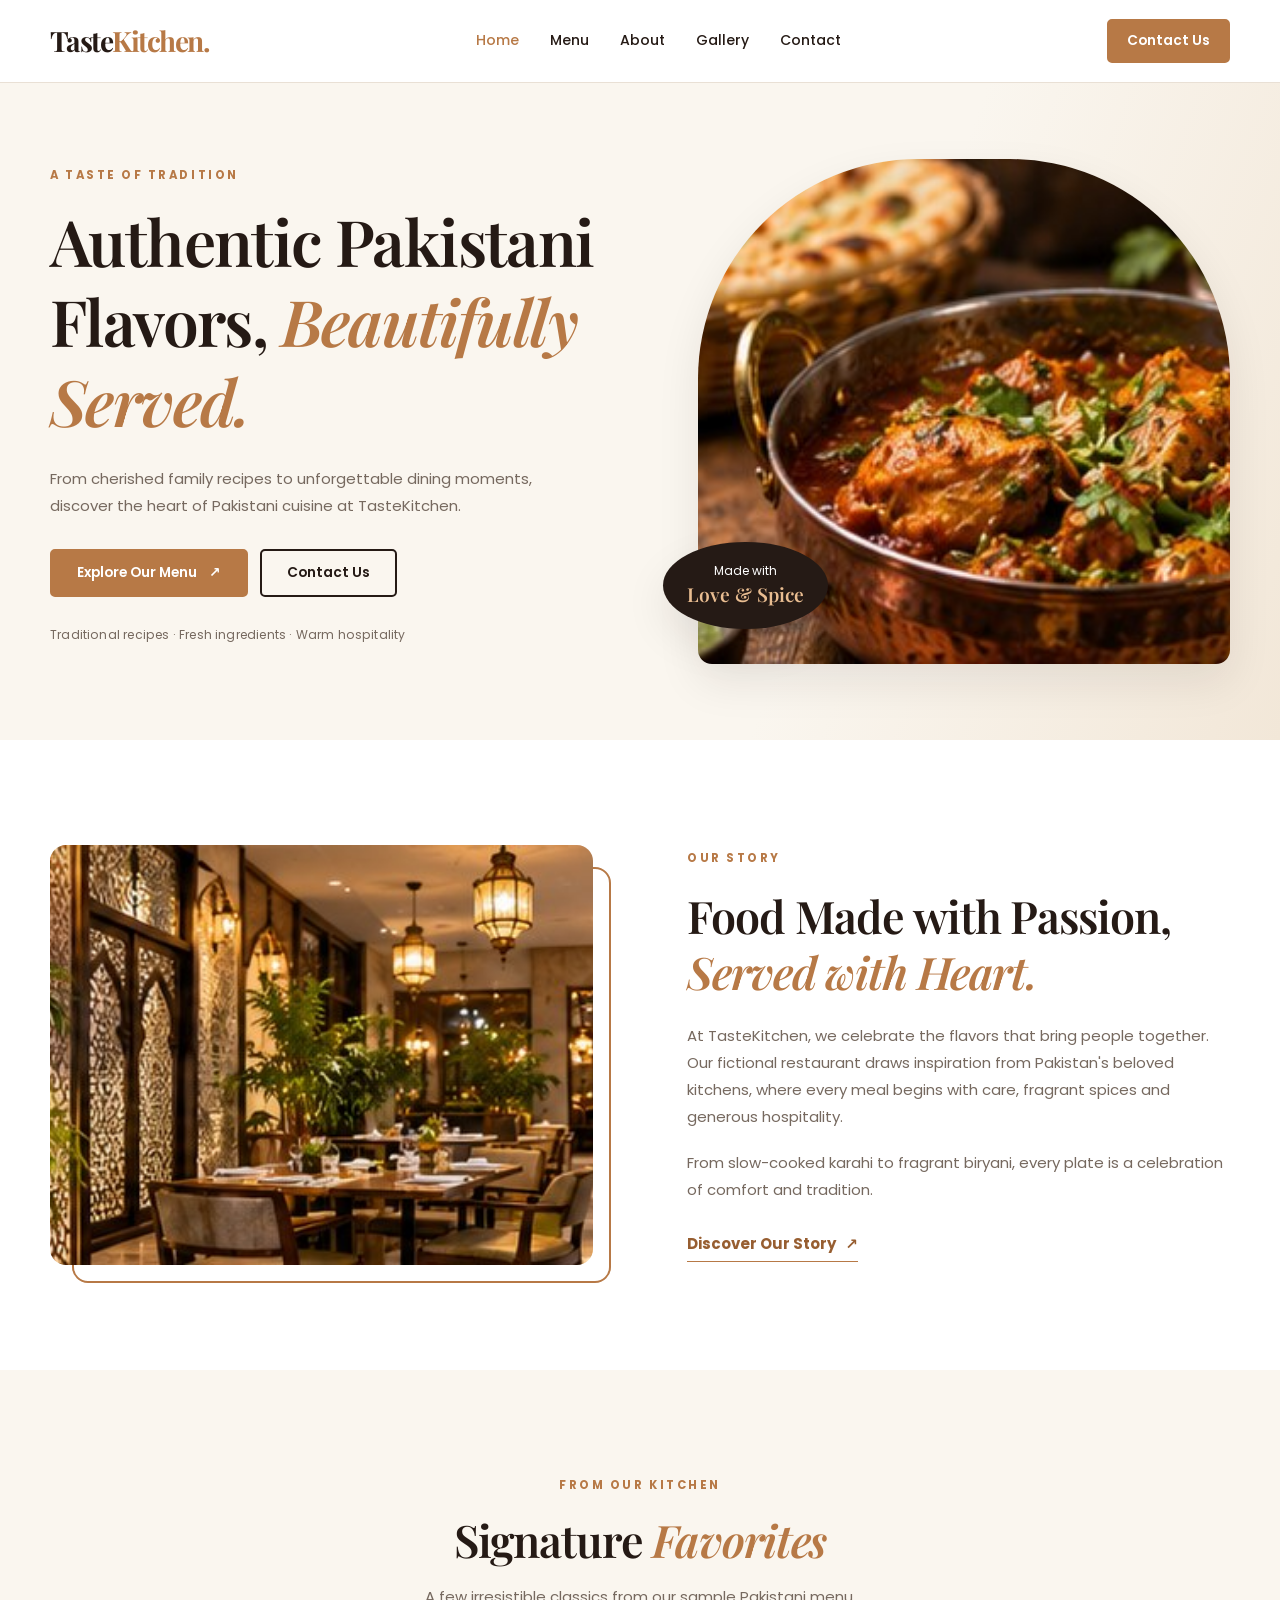
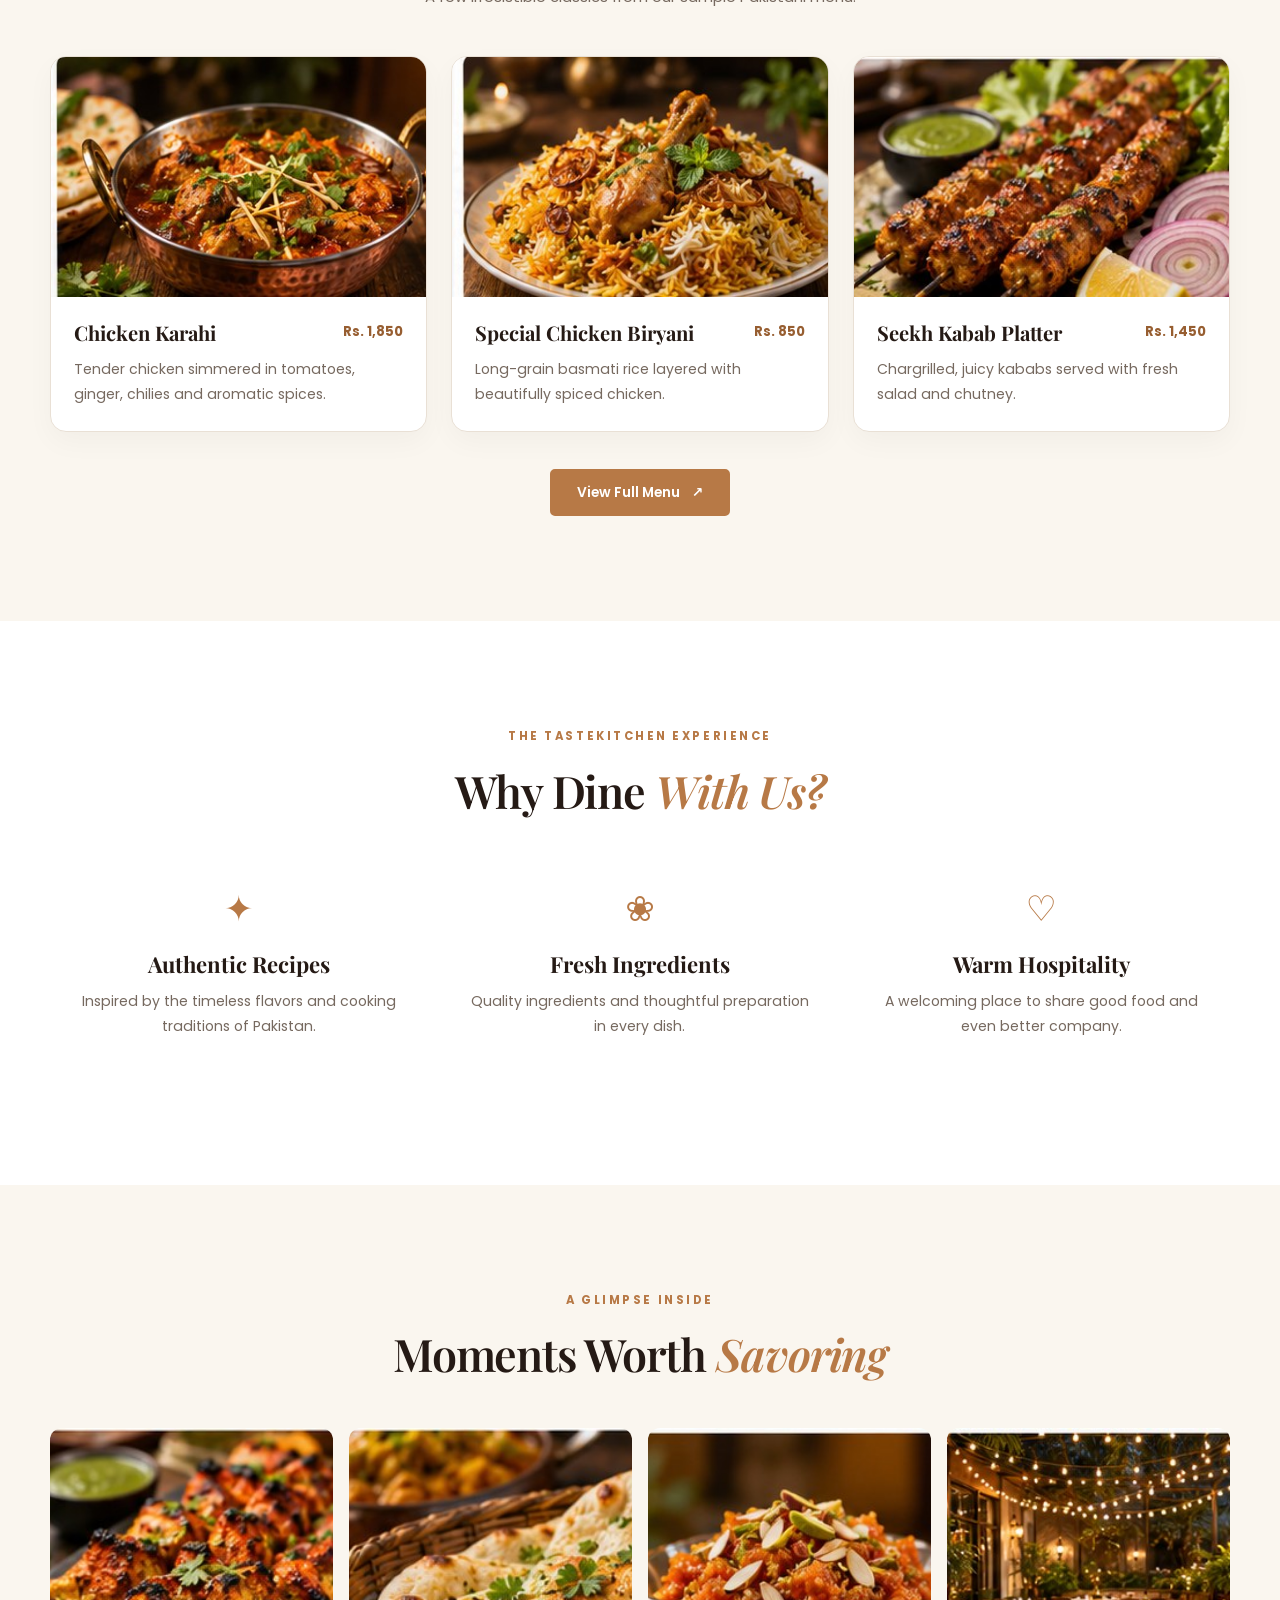
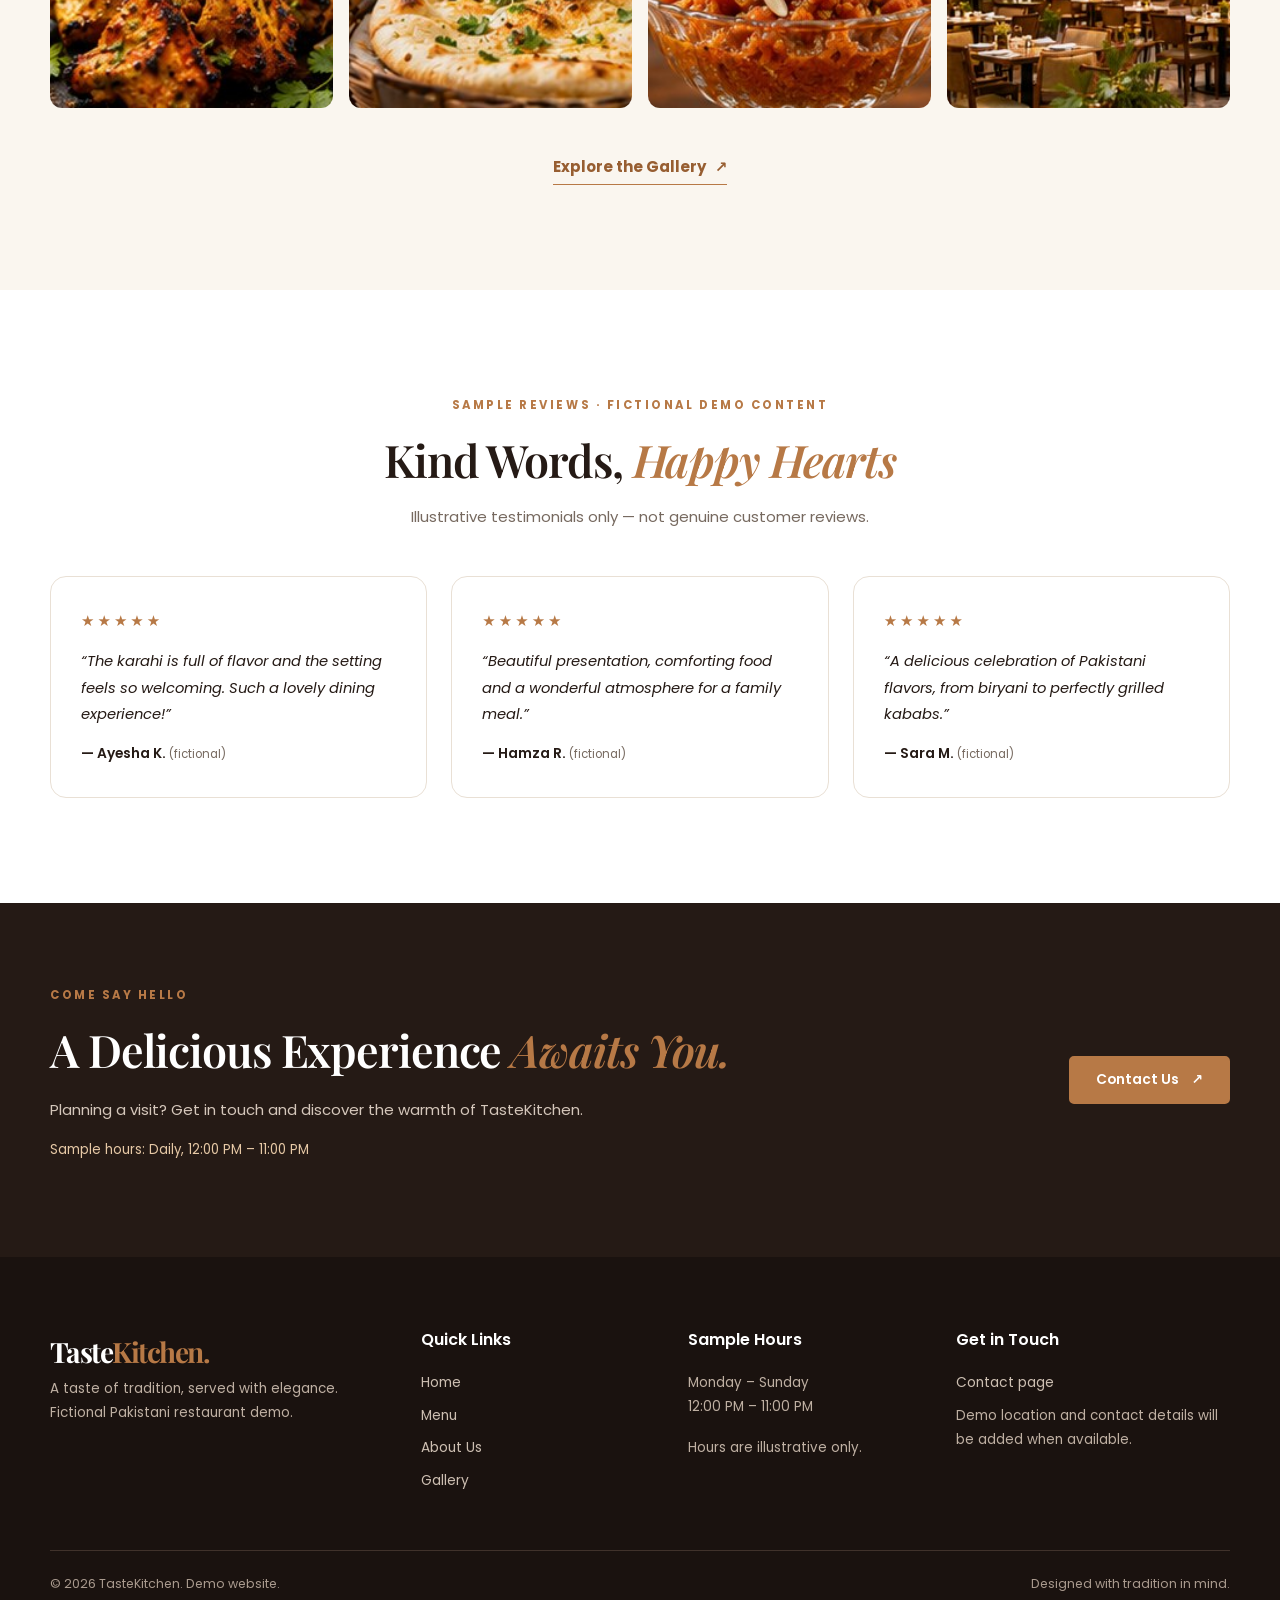
==== index.html @ d94cf4e3 "feat: initial TasteKitchen website with images" ====
<!DOCTYPE html>
<html lang="en">
<head>
  <meta charset="UTF-8">
  <meta name="viewport" content="width=device-width, initial-scale=1">
  <meta name="description" content="TasteKitchen — a modern demo Pakistani restaurant serving traditional flavors with warm hospitality.">
  <meta property="og:title" content="TasteKitchen | Authentic Pakistani Flavors">
  <meta property="og:description" content="A taste of tradition, served with elegance. A demo restaurant website.">
  <meta property="og:type" content="website">
  <title>TasteKitchen | Authentic Pakistani Flavors</title>
  <link rel="preconnect" href="https://fonts.googleapis.com">
  <link rel="preconnect" href="https://fonts.gstatic.com" crossorigin>
  <link href="https://fonts.googleapis.com/css2?family=Playfair+Display:wght@500;600;700&family=Poppins:wght@400;500;600;700&display=swap" rel="stylesheet">
  <link rel="stylesheet" href="css/style.css">
</head>
<body>
  <a class="skip-link" href="#main">Skip to content</a>
  <header class="site-header">
    <div class="container nav-wrap">
      <a class="brand" href="index.html" aria-label="TasteKitchen home">Taste<span>Kitchen.</span></a>
      <nav class="desktop-nav" aria-label="Main navigation">
        <a class="active" href="index.html">Home</a>
        <a href="menu.html">Menu</a>
        <a href="about.html">About</a>
        <a href="gallery.html">Gallery</a>
        <a href="contact.html">Contact</a>
      </nav>
      <a class="btn btn-small nav-cta" href="contact.html">Contact Us</a>
      <details class="mobile-menu"><summary aria-label="Toggle navigation">Menu <span aria-hidden="true">☰</span></summary>
        <nav aria-label="Mobile navigation"><a href="index.html">Home</a><a href="menu.html">Menu</a><a href="about.html">About</a><a href="gallery.html">Gallery</a><a href="contact.html">Contact</a></nav>
      </details>
    </div>
  </header>

  <main id="main">
    <section class="hero" aria-labelledby="hero-title">
      <div class="container hero-grid">
        <div class="hero-copy">
          <p class="eyebrow">A TASTE OF TRADITION</p>
          <h1 id="hero-title">Authentic Pakistani Flavors, <em>Beautifully Served.</em></h1>
          <p>From cherished family recipes to unforgettable dining moments, discover the heart of Pakistani cuisine at TasteKitchen.</p>
          <div class="button-row"><a class="btn" href="menu.html">Explore Our Menu <span aria-hidden="true">↗</span></a><a class="btn btn-outline" href="contact.html">Contact Us</a></div>
          <p class="hero-note">Traditional recipes · Fresh ingredients · Warm hospitality</p>
        </div>
        <div class="hero-visual"><img src="assets/images/hero-karahi.jpg" width="402" height="254" alt="Rich Pakistani chicken karahi served in a copper handi alongside naan"><span class="hero-stamp">Made with<br><strong>Love & Spice</strong></span></div>
      </div>
    </section>

    <section class="section" id="about" aria-labelledby="about-title"><div class="container split-grid">
      <div class="photo-frame"><img src="assets/images/about-restaurant.jpg" width="405" height="254" loading="lazy" alt="Warmly lit TasteKitchen-inspired restaurant dining room"></div>
      <div><p class="eyebrow">OUR STORY</p><h2 id="about-title">Food Made with Passion, <em>Served with Heart.</em></h2><p>At TasteKitchen, we celebrate the flavors that bring people together. Our fictional restaurant draws inspiration from Pakistan's beloved kitchens, where every meal begins with care, fragrant spices and generous hospitality.</p><p>From slow-cooked karahi to fragrant biryani, every plate is a celebration of comfort and tradition.</p><a class="text-link" href="about.html">Discover Our Story <span aria-hidden="true">↗</span></a></div>
    </div></section>

    <section class="section section-cream" id="signature" aria-labelledby="signature-title"><div class="container">
      <div class="section-header"><p class="eyebrow">FROM OUR KITCHEN</p><h2 id="signature-title">Signature <em>Favorites</em></h2><p>A few irresistible classics from our sample Pakistani menu.</p></div>
      <div class="cards">
        <article class="dish-card"><img src="assets/images/chicken-karahi.jpg" width="406" height="254" loading="lazy" alt="Chicken karahi garnished with ginger and fresh coriander"><div class="dish-content"><div class="dish-top"><h3>Chicken Karahi</h3><strong>Rs. 1,850</strong></div><p>Tender chicken simmered in tomatoes, ginger, chilies and aromatic spices.</p></div></article>
        <article class="dish-card"><img src="assets/images/chicken-biryani.jpg" width="400" height="254" loading="lazy" alt="Generous plate of fragrant Pakistani chicken biryani"><div class="dish-content"><div class="dish-top"><h3>Special Chicken Biryani</h3><strong>Rs. 850</strong></div><p>Long-grain basmati rice layered with beautifully spiced chicken.</p></div></article>
        <article class="dish-card"><img src="assets/images/seekh-kabab.jpg" width="402" height="226" loading="lazy" alt="Grilled seekh kababs with lemon, sliced onion and green chutney"><div class="dish-content"><div class="dish-top"><h3>Seekh Kabab Platter</h3><strong>Rs. 1,450</strong></div><p>Chargrilled, juicy kababs served with fresh salad and chutney.</p></div></article>
      </div><div class="center-cta"><a class="btn" href="menu.html">View Full Menu <span aria-hidden="true">↗</span></a></div>
    </div></section>

    <section class="section" id="why-us" aria-labelledby="why-title"><div class="container"><div class="section-header"><p class="eyebrow">THE TASTEKITCHEN EXPERIENCE</p><h2 id="why-title">Why Dine <em>With Us?</em></h2></div><div class="features">
      <article><div class="feature-icon" aria-hidden="true">✦</div><h3>Authentic Recipes</h3><p>Inspired by the timeless flavors and cooking traditions of Pakistan.</p></article>
      <article><div class="feature-icon" aria-hidden="true">❀</div><h3>Fresh Ingredients</h3><p>Quality ingredients and thoughtful preparation in every dish.</p></article>
      <article><div class="feature-icon" aria-hidden="true">♡</div><h3>Warm Hospitality</h3><p>A welcoming place to share good food and even better company.</p></article>
    </div></div></section>

    <section class="section section-cream" id="gallery" aria-labelledby="gallery-title"><div class="container"><div class="section-header"><p class="eyebrow">A GLIMPSE INSIDE</p><h2 id="gallery-title">Moments Worth <em>Savoring</em></h2></div><div class="gallery-grid">
      <img src="assets/images/gallery-1.jpg" width="406" height="226" loading="lazy" alt="Grilled chicken tikka on a platter with fresh herbs">
      <img src="assets/images/gallery-2.jpg" width="400" height="226" loading="lazy" alt="Fresh naan bread sprinkled with herbs">
      <img src="assets/images/gallery-3.jpg" width="402" height="245" loading="lazy" alt="Traditional Pakistani dessert garnished with nuts">
      <img src="assets/images/gallery-4.jpg" width="405" height="245" loading="lazy" alt="Cozy outdoor restaurant terrace illuminated by string lights">
    </div><div class="center-cta"><a class="text-link" href="gallery.html">Explore the Gallery <span aria-hidden="true">↗</span></a></div></div></section>

    <section class="section" id="reviews" aria-labelledby="reviews-title"><div class="container"><div class="section-header"><p class="eyebrow">SAMPLE REVIEWS · FICTIONAL DEMO CONTENT</p><h2 id="reviews-title">Kind Words, <em>Happy Hearts</em></h2><p>Illustrative testimonials only — not genuine customer reviews.</p></div><div class="reviews">
      <blockquote><div class="stars" aria-label="Five illustrative stars">★★★★★</div><p>“The karahi is full of flavor and the setting feels so welcoming. Such a lovely dining experience!”</p><footer>— Ayesha K. <small>(fictional)</small></footer></blockquote>
      <blockquote><div class="stars" aria-label="Five illustrative stars">★★★★★</div><p>“Beautiful presentation, comforting food and a wonderful atmosphere for a family meal.”</p><footer>— Hamza R. <small>(fictional)</small></footer></blockquote>
      <blockquote><div class="stars" aria-label="Five illustrative stars">★★★★★</div><p>“A delicious celebration of Pakistani flavors, from biryani to perfectly grilled kababs.”</p><footer>— Sara M. <small>(fictional)</small></footer></blockquote>
    </div></div></section>

    <section class="visit" id="visit" aria-labelledby="visit-title"><div class="container visit-inner"><div><p class="eyebrow">COME SAY HELLO</p><h2 id="visit-title">A Delicious Experience <em>Awaits You.</em></h2><p>Planning a visit? Get in touch and discover the warmth of TasteKitchen.</p><p class="hours-summary">Sample hours: Daily, 12:00 PM – 11:00 PM</p></div><a class="btn" href="contact.html">Contact Us <span aria-hidden="true">↗</span></a></div></section>
  </main>

  <footer class="site-footer"><div class="container"><div class="footer-grid"><div><a class="brand" href="index.html">Taste<span>Kitchen.</span></a><p>A taste of tradition, served with elegance. Fictional Pakistani restaurant demo.</p></div><div><h3>Quick Links</h3><a href="index.html">Home</a><a href="menu.html">Menu</a><a href="about.html">About Us</a><a href="gallery.html">Gallery</a></div><div><h3>Sample Hours</h3><p>Monday – Sunday<br>12:00 PM – 11:00 PM</p><small>Hours are illustrative only.</small></div><div><h3>Get in Touch</h3><a href="contact.html">Contact page</a><p>Demo location and contact details will be added when available.</p></div></div><div class="footer-bottom"><span>© 2026 TasteKitchen. Demo website.</span><span>Designed with tradition in mind.</span></div></div></footer>
</body>
</html>
---- css/style.css ----
/* TasteKitchen — responsive, HTML/CSS-only demo */
:root{--ink:#251a15;--copper:#b77946;--copper-dark:#975e31;--cream:#faf6ef;--muted:#76695f;--white:#fff;--line:#e9e0d5;--shadow:0 18px 44px rgba(37,26,21,.085);--radius:16px;--max:1180px}
*,*::before,*::after{box-sizing:border-box}html{scroll-behavior:smooth}body{margin:0;color:var(--ink);background:var(--white);font:400 15px/1.8 Poppins,system-ui,sans-serif;-webkit-font-smoothing:antialiased}img{display:block;max-width:100%;object-fit:cover}a{color:inherit;text-decoration:none}button,input,textarea{font:inherit}h1,h2,h3,p{margin-top:0}h1,h2,h3{line-height:1.25}h1,h2{font-family:'Playfair Display',Georgia,serif;font-weight:600;letter-spacing:-.025em}h1{font-size:clamp(2.8rem,5vw,5.15rem)}h2{font-size:clamp(2.15rem,3.5vw,3.5rem)}h3{font-size:1.15rem}h1 em,h2 em{font-style:italic;color:var(--copper)}p{color:var(--muted)}.container{width:min(var(--max),calc(100% - 48px));margin-inline:auto}.section{padding:105px 0}.section-cream{background:var(--cream)}.eyebrow{font-size:.72rem;font-weight:700;letter-spacing:.22em;text-transform:uppercase;color:var(--copper);margin-bottom:16px}.section-header{text-align:center;max-width:700px;margin:0 auto 46px}.section-header h2{margin-bottom:15px}.section-header p:last-child{margin-bottom:0}.skip-link{position:absolute;left:16px;top:-70px;z-index:100;padding:10px 16px;background:var(--copper);color:#fff}.skip-link:focus{top:10px}:focus-visible{outline:3px solid var(--copper);outline-offset:4px}
.site-header{position:sticky;top:0;z-index:30;background:rgba(255,255,255,.97);border-bottom:1px solid var(--line);backdrop-filter:blur(12px)}.nav-wrap{display:flex;align-items:center;justify-content:space-between;min-height:82px;gap:22px}.brand{font-family:'Playfair Display',Georgia,serif;font-weight:700;font-size:1.75rem;letter-spacing:-.055em;white-space:nowrap}.brand span{color:var(--copper)}.desktop-nav{display:flex;gap:31px;align-items:center}.desktop-nav a{font-size:.88rem;font-weight:500;transition:color .2s}.desktop-nav a:hover,.desktop-nav a.active{color:var(--copper)}.btn{display:inline-flex;align-items:center;justify-content:center;gap:12px;background:var(--copper);color:#fff;border:2px solid var(--copper);padding:13px 25px;border-radius:5px;font-size:.86rem;font-weight:600;line-height:1.3;transition:background .2s,transform .2s,border-color .2s}.btn:hover{background:var(--copper-dark);border-color:var(--copper-dark);transform:translateY(-2px)}.btn-outline{color:var(--ink);border-color:var(--ink);background:transparent}.btn-outline:hover{color:#fff;background:var(--ink);border-color:var(--ink)}.btn-small{padding:11px 18px}.mobile-menu{display:none}.mobile-menu summary{cursor:pointer;list-style:none;font-weight:600}.mobile-menu summary::-webkit-details-marker{display:none}.mobile-menu nav{position:absolute;right:24px;top:100%;background:#fff;box-shadow:var(--shadow);border:1px solid var(--line);border-radius:10px;padding:14px;min-width:210px;display:grid;gap:4px}.mobile-menu nav a{padding:8px 12px;border-radius:5px}.mobile-menu nav a:hover{background:var(--cream)}
.hero{background:linear-gradient(110deg,#faf6ef 0%,#faf6ef 65%,#f2e7d8 100%);overflow:hidden}.hero-grid{display:grid;grid-template-columns:1.04fr .96fr;gap:6%;align-items:center;padding-top:76px;padding-bottom:76px;min-height:640px}.hero-copy h1{margin-bottom:24px}.hero-copy>p:not(.eyebrow){max-width:540px}.button-row{display:flex;flex-wrap:wrap;gap:12px;margin-top:30px}.hero-note{margin-top:27px;font-size:.76rem;letter-spacing:.015em}.hero-visual{position:relative}.hero-visual img{width:100%;height:505px;object-fit:cover;border-radius:220px 220px 14px 14px;box-shadow:var(--shadow)}.hero-stamp{position:absolute;bottom:35px;left:-35px;background:var(--ink);color:#fff;text-align:center;padding:20px 24px;border-radius:50%;font-size:.75rem;line-height:1.5;box-shadow:var(--shadow)}.hero-stamp strong{font-family:'Playfair Display',Georgia,serif;font-size:1.2rem;font-weight:600;color:#e9bd91}.split-grid{display:grid;grid-template-columns:1fr 1fr;gap:8%;align-items:center}.split-grid h2{margin-bottom:22px}.split-grid p{margin-bottom:19px}.photo-frame{position:relative}.photo-frame:before{content:'';position:absolute;inset:22px -18px -18px 22px;border:2px solid var(--copper);border-radius:var(--radius);z-index:-1}.photo-frame img{width:100%;height:420px;border-radius:var(--radius)}.text-link{display:inline-flex;gap:9px;color:var(--copper-dark);font-weight:700;border-bottom:1px solid var(--copper);padding-bottom:4px;margin-top:8px}.text-link:hover{color:var(--ink)}
.cards,.features,.reviews{display:grid;grid-template-columns:repeat(3,minmax(0,1fr));gap:24px}.dish-card{background:#fff;border:1px solid var(--line);border-radius:var(--radius);overflow:hidden;box-shadow:0 10px 28px rgba(37,26,21,.035);transition:transform .25s,box-shadow .25s}.dish-card:hover{transform:translateY(-5px);box-shadow:var(--shadow)}.dish-card img{width:100%;height:240px}.dish-content{padding:23px}.dish-top{display:flex;align-items:flex-start;justify-content:space-between;gap:12px}.dish-top h3{font-family:'Playfair Display',Georgia,serif;font-size:1.26rem;margin-bottom:12px}.dish-top strong{font-size:.82rem;color:var(--copper-dark);white-space:nowrap}.dish-content p{font-size:.88rem;margin-bottom:0}.center-cta{text-align:center;margin-top:37px}.features article{text-align:center;padding:26px 18px}.feature-icon{font-size:2.2rem;color:var(--copper);line-height:1;margin-bottom:25px}.features h3{font-family:'Playfair Display',Georgia,serif;font-size:1.38rem;margin-bottom:10px}.features p{font-size:.88rem}.gallery-grid{display:grid;grid-template-columns:repeat(4,minmax(0,1fr));gap:16px}.gallery-grid img{width:100%;height:280px;border-radius:12px;transition:transform .25s}.gallery-grid img:hover{transform:translateY(-4px)}.reviews blockquote{margin:0;padding:30px;border:1px solid var(--line);background:#fff;border-radius:var(--radius)}.reviews .stars{color:var(--copper);letter-spacing:3px;margin-bottom:14px}.reviews blockquote p{font-style:italic;color:var(--ink);font-size:.92rem}.reviews footer{font-weight:600;font-size:.86rem}.reviews footer small{color:var(--muted);font-weight:400}.visit{background:var(--ink);padding:82px 0}.visit-inner{display:flex;align-items:center;justify-content:space-between;gap:30px}.visit h2{color:#fff;max-width:750px;margin-bottom:18px}.visit p:not(.eyebrow){color:#d5c7bb}.visit .hours-summary{font-size:.83rem;color:#e7c9a6!important}.site-footer{background:#1a120f;color:#e9dfd4;padding:70px 0 24px}.site-footer .brand{color:#fff}.footer-grid{display:grid;grid-template-columns:1.45fr 1fr 1fr 1.2fr;gap:40px}.footer-grid h3{font:600 1rem Poppins,system-ui,sans-serif;color:#fff;margin-bottom:19px}.footer-grid p,.footer-grid small{color:#bfb0a3;font-size:.84rem}.footer-grid a:not(.brand){display:block;font-size:.86rem;color:#cdbfb2;margin:8px 0}.footer-grid a:hover{color:#e9bd91}.footer-bottom{border-top:1px solid #40322b;margin-top:48px;padding-top:22px;display:flex;justify-content:space-between;gap:18px;color:#a99a8e;font-size:.78rem}
.page-hero{background:var(--cream);padding:90px 0;text-align:center}.page-hero h1{font-size:clamp(2.7rem,4.7vw,4.6rem);margin-bottom:16px}.page-hero p:last-child{max-width:650px;margin:0 auto}.menu-nav{display:flex;flex-wrap:wrap;justify-content:center;gap:12px;margin-bottom:42px}.menu-nav a{padding:8px 15px;border:1px solid var(--line);border-radius:40px;font-size:.82rem}.menu-nav a:hover{background:var(--ink);color:#fff}.menu-category{margin:55px 0}.menu-category h2{font-size:2.15rem;margin-bottom:25px}.menu-list{display:grid;grid-template-columns:repeat(2,minmax(0,1fr));gap:18px 50px}.menu-item{display:flex;justify-content:space-between;gap:20px;padding-bottom:19px;border-bottom:1px solid var(--line)}.menu-item h3{font-family:'Playfair Display',Georgia,serif;margin:0 0 6px}.menu-item p{font-size:.83rem;margin:0}.menu-item strong{white-space:nowrap;color:var(--copper-dark)}.gallery-page-grid{display:grid;grid-template-columns:repeat(3,minmax(0,1fr));gap:20px}.gallery-page-grid figure{margin:0}.gallery-page-grid img{width:100%;height:275px;border-radius:12px}.gallery-page-grid figcaption{color:var(--muted);font-size:.82rem;margin-top:10px}.story-points{display:grid;grid-template-columns:repeat(3,minmax(0,1fr));gap:25px}.story-points article{background:var(--cream);padding:30px;border-radius:var(--radius)}.story-points h3{font-family:'Playfair Display',Georgia,serif;font-size:1.4rem}.story-points p{margin:0}.contact-grid{display:grid;grid-template-columns:.85fr 1.15fr;gap:9%}.contact-details{background:var(--cream);border-radius:var(--radius);padding:34px}.contact-details h2,.contact-form h2{font-size:2.2rem}.contact-details p{margin-bottom:22px}.contact-form label{display:block;font-weight:600;font-size:.85rem;margin:15px 0 6px}.contact-form input,.contact-form textarea{width:100%;padding:12px 14px;border:1px solid #d9cdbf;border-radius:6px;background:#fff;color:var(--ink)}.contact-form textarea{min-height:140px;resize:vertical}.contact-form .btn{margin-top:18px}.notice{background:#fff8e9;border-left:4px solid var(--copper);padding:14px 17px;color:#624a35;font-size:.83rem;margin-bottom:22px}.contact-form button:disabled{opacity:.7;cursor:not-allowed;transform:none}.contact-form .muted-note{font-size:.8rem;margin-top:12px}
@media(max-width:1040px){.desktop-nav{gap:17px}.nav-cta{display:none}.hero-grid{gap:4%}.hero-visual img{height:440px}.cards,.features,.reviews{gap:15px}.dish-top{display:block}.dish-top strong{display:block;margin-bottom:9px}.gallery-grid{grid-template-columns:repeat(2,1fr)}.gallery-grid img{height:260px}.footer-grid{gap:24px}}
@media(max-width:760px){.container{width:min(var(--max),calc(100% - 36px))}.section{padding:72px 0}.nav-wrap{min-height:70px}.desktop-nav{display:none}.mobile-menu{display:block}.hero-grid,.split-grid,.contact-grid{grid-template-columns:1fr;gap:45px}.hero-grid{padding-top:58px;padding-bottom:70px;min-height:auto}.hero-copy h1{max-width:600px}.hero-visual{max-width:560px;width:100%;margin:0 auto}.hero-visual img{height:370px;border-radius:180px 180px 12px 12px}.hero-stamp{left:0;bottom:18px}.photo-frame img{height:360px}.cards,.reviews{grid-template-columns:1fr}.cards{max-width:560px;margin-inline:auto}.dish-top{display:flex}.features{grid-template-columns:1fr;gap:5px}.features article{padding:14px 10px}.gallery-page-grid,.story-points{grid-template-columns:repeat(2,1fr)}.visit-inner{align-items:flex-start;flex-direction:column}.footer-grid{grid-template-columns:repeat(2,1fr)}.menu-list{grid-template-columns:1fr}.page-hero{padding:65px 0}}
@media(max-width:460px){.container{width:calc(100% - 32px)}.brand{font-size:1.48rem}.hero-copy h1{font-size:2.7rem}.hero-visual img{height:295px}.hero-stamp{font-size:.66rem;padding:13px}.button-row{flex-direction:column;align-items:stretch}.button-row .btn{width:100%}.gallery-grid,.gallery-page-grid,.story-points{grid-template-columns:1fr}.gallery-grid img,.gallery-page-grid img{height:245px}.footer-grid{grid-template-columns:1fr;gap:18px}.footer-bottom{flex-direction:column}.dish-top{display:block}.contact-details{padding:24px}.reviews blockquote{padding:22px}}
@media(prefers-reduced-motion:reduce){*,*::before,*::after{scroll-behavior:auto!important;transition:none!important;animation:none!important}}
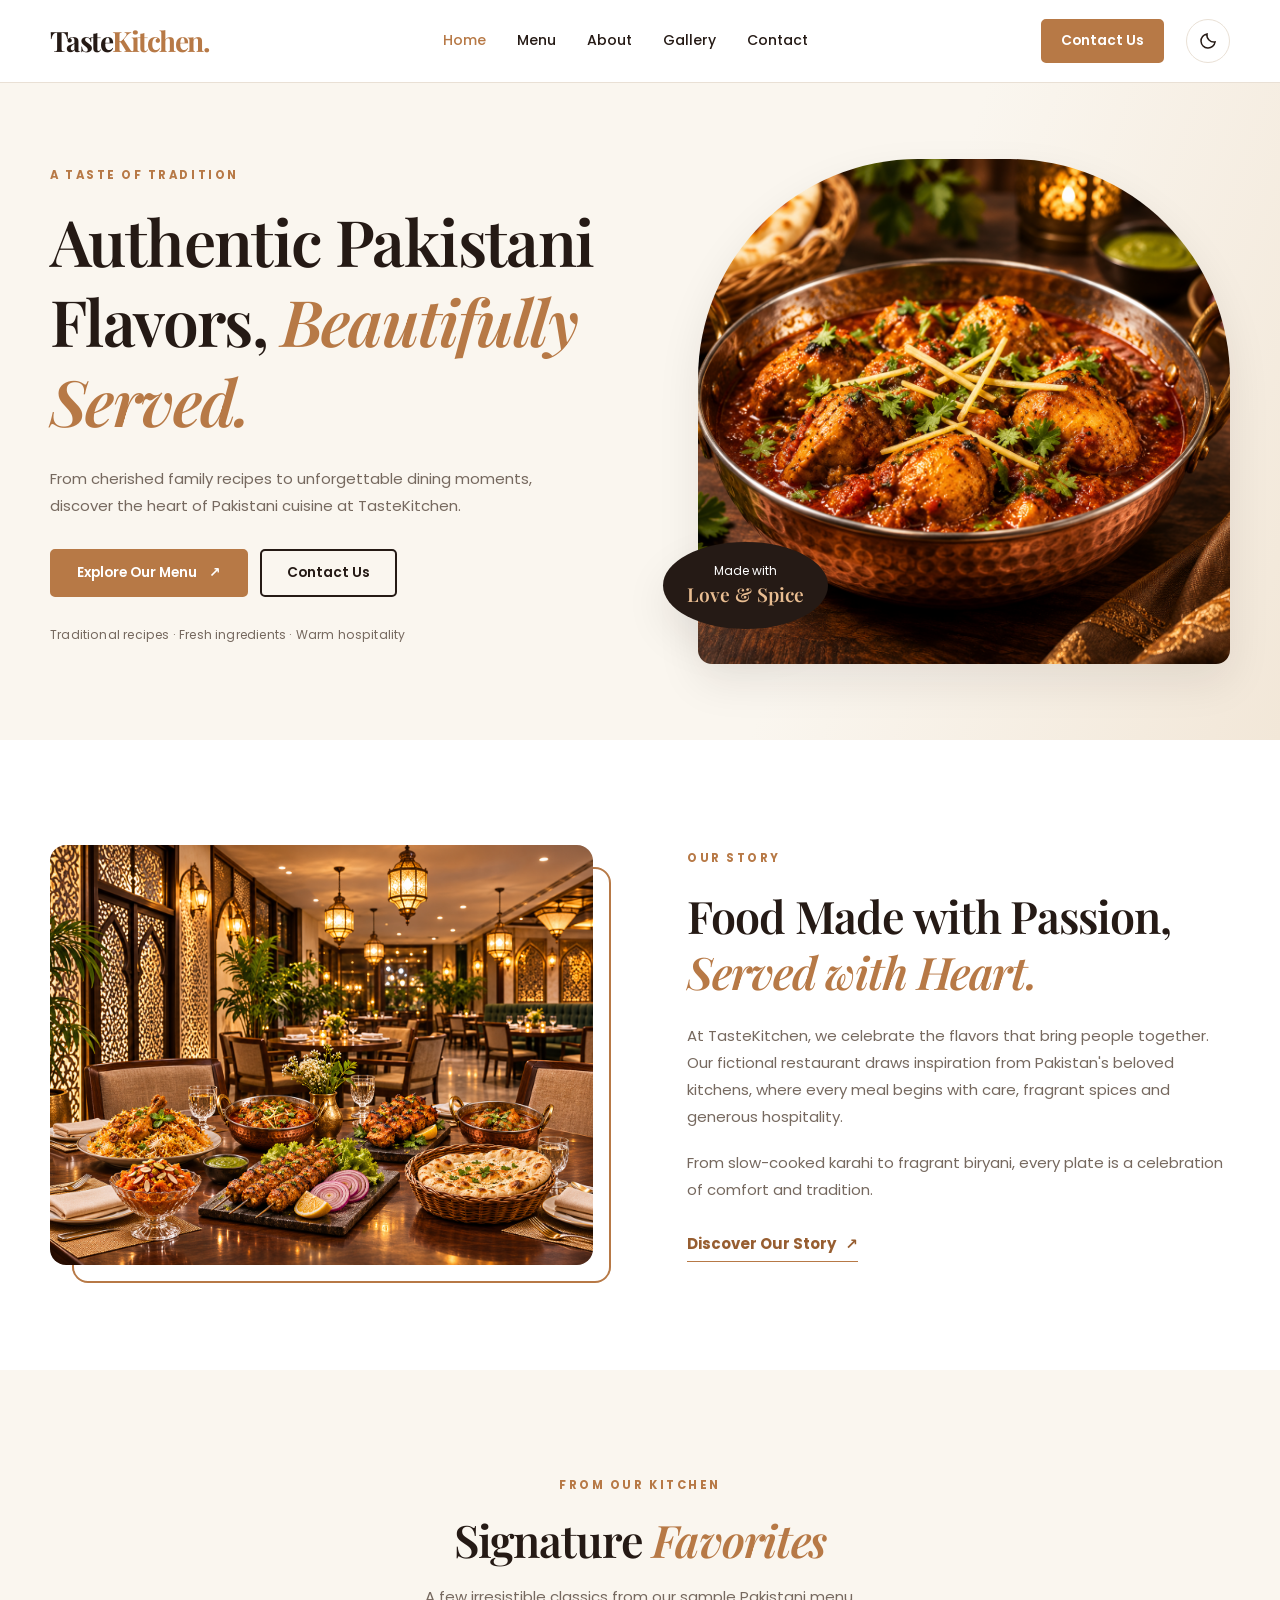
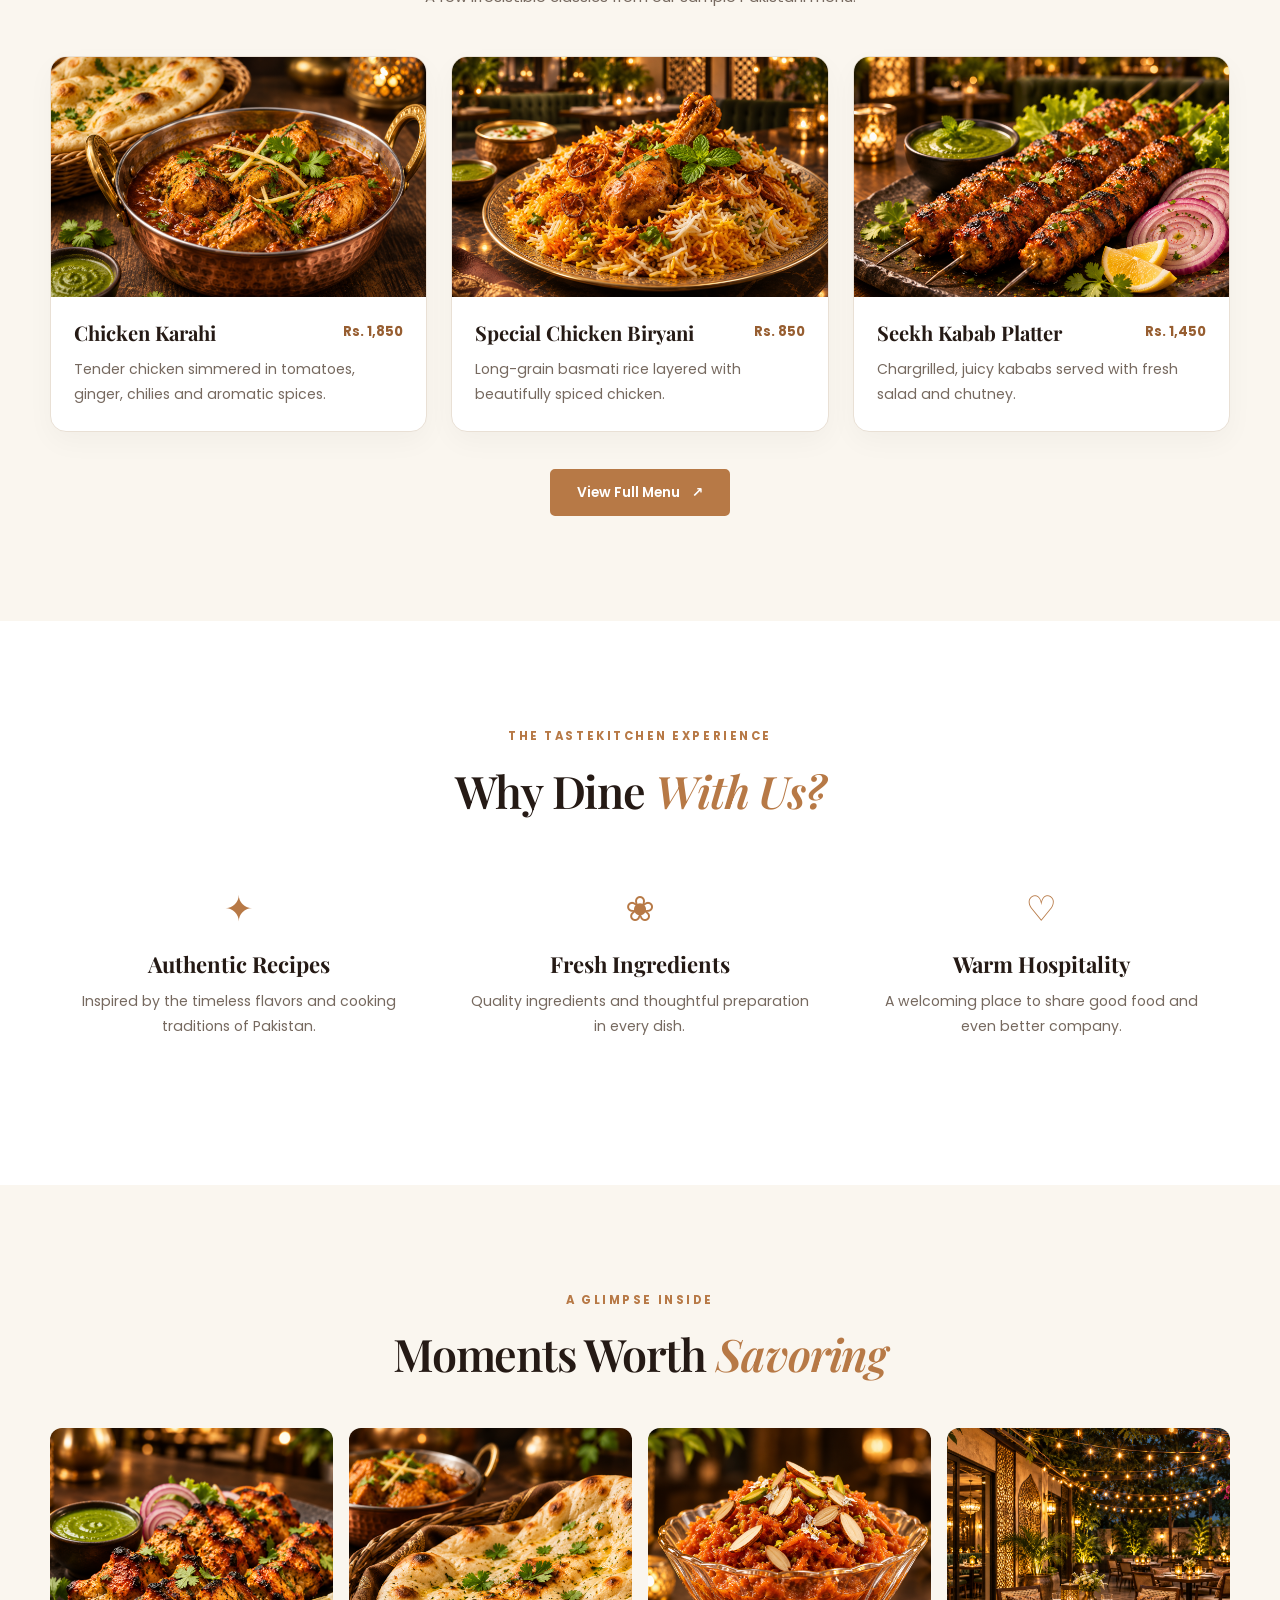
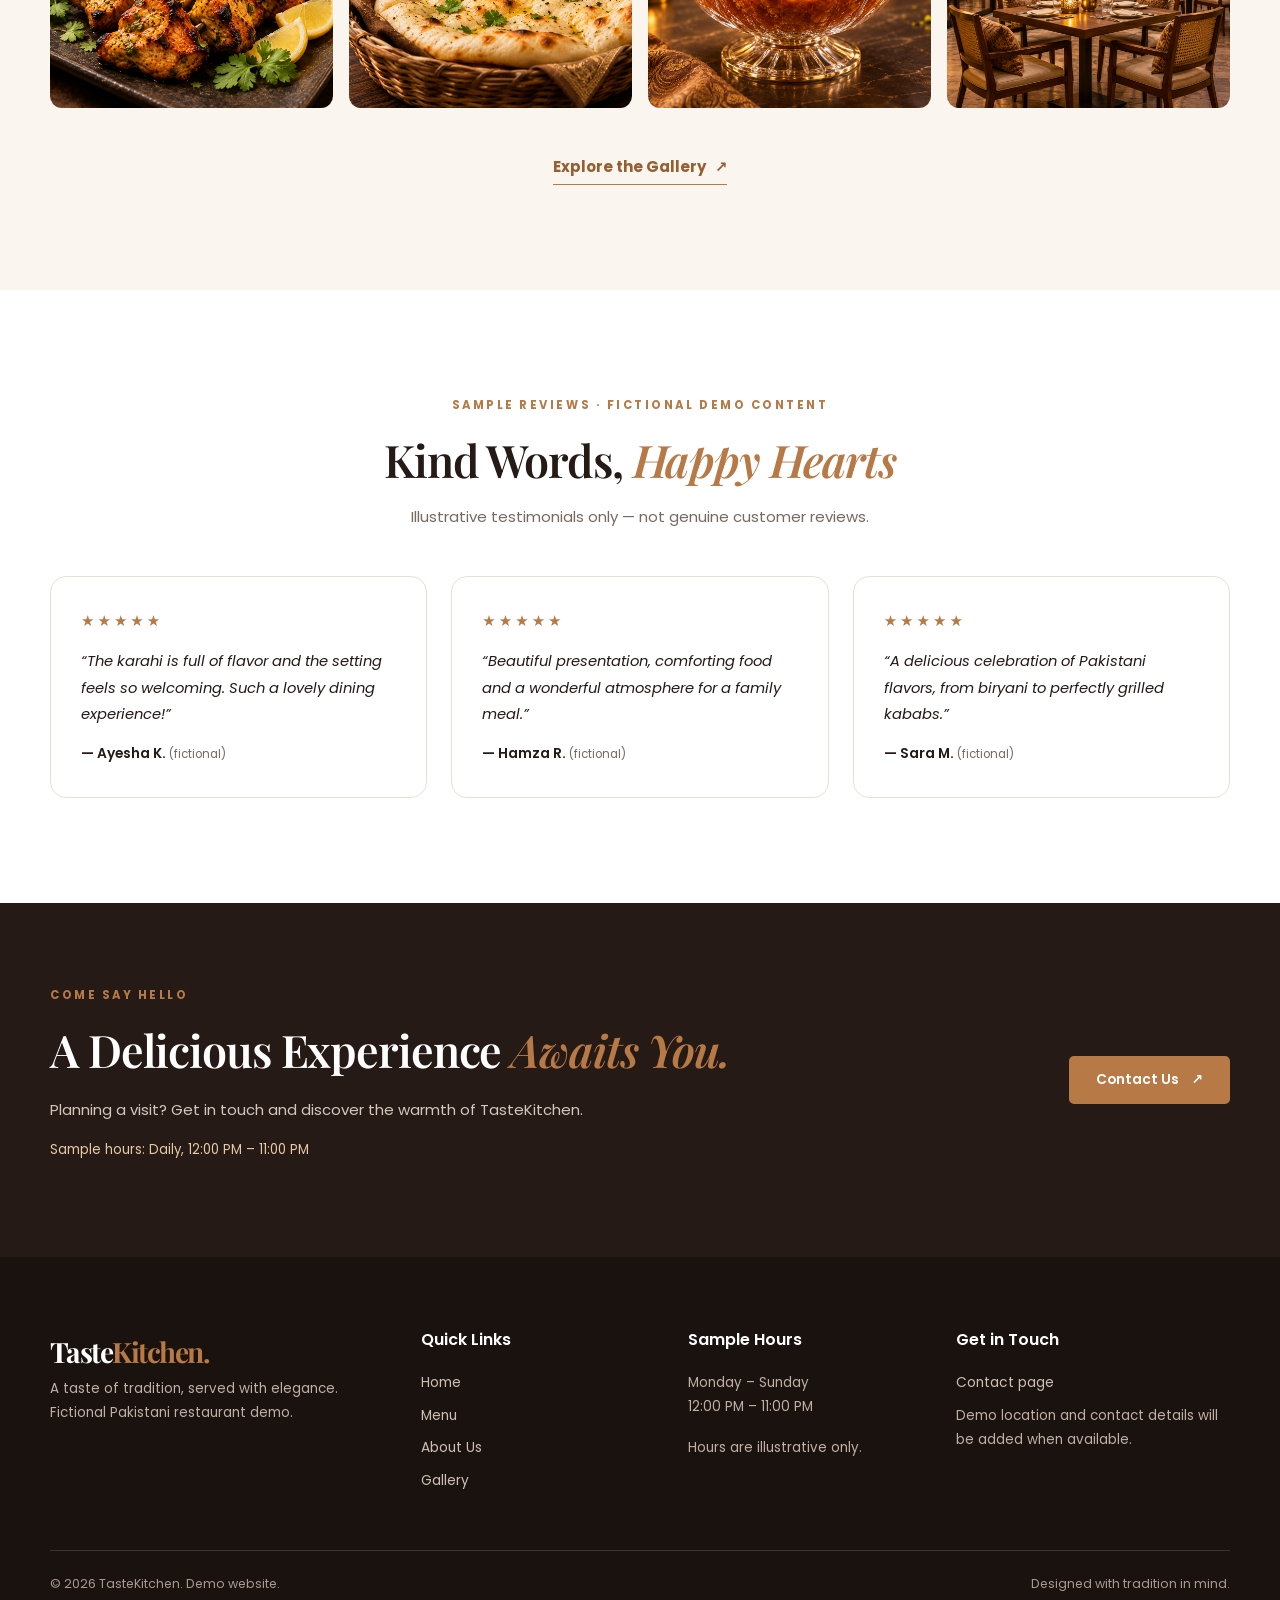
==== commit fa438319: "feat: add persistent dark mode and code comments" ====
--- a/index.html
+++ b/index.html
@@ -1,87 +1,231 @@
 <!DOCTYPE html>
 <html lang="en">
-<head>
-  <meta charset="UTF-8">
-  <meta name="viewport" content="width=device-width, initial-scale=1">
-  <meta name="description" content="TasteKitchen — a modern demo Pakistani restaurant serving traditional flavors with warm hospitality.">
-  <meta property="og:title" content="TasteKitchen | Authentic Pakistani Flavors">
-  <meta property="og:description" content="A taste of tradition, served with elegance. A demo restaurant website.">
-  <meta property="og:type" content="website">
-  <title>TasteKitchen | Authentic Pakistani Flavors</title>
-  <link rel="preconnect" href="https://fonts.googleapis.com">
-  <link rel="preconnect" href="https://fonts.gstatic.com" crossorigin>
-  <link href="https://fonts.googleapis.com/css2?family=Playfair+Display:wght@500;600;700&family=Poppins:wght@400;500;600;700&display=swap" rel="stylesheet">
-  <link rel="stylesheet" href="css/style.css">
-</head>
-<body>
-  <a class="skip-link" href="#main">Skip to content</a>
-  <header class="site-header">
-    <div class="container nav-wrap">
-      <a class="brand" href="index.html" aria-label="TasteKitchen home">Taste<span>Kitchen.</span></a>
-      <nav class="desktop-nav" aria-label="Main navigation">
-        <a class="active" href="index.html">Home</a>
-        <a href="menu.html">Menu</a>
-        <a href="about.html">About</a>
-        <a href="gallery.html">Gallery</a>
-        <a href="contact.html">Contact</a>
-      </nav>
-      <a class="btn btn-small nav-cta" href="contact.html">Contact Us</a>
-      <details class="mobile-menu"><summary aria-label="Toggle navigation">Menu <span aria-hidden="true">☰</span></summary>
-        <nav aria-label="Mobile navigation"><a href="index.html">Home</a><a href="menu.html">Menu</a><a href="about.html">About</a><a href="gallery.html">Gallery</a><a href="contact.html">Contact</a></nav>
-      </details>
-    </div>
-  </header>
-
-  <main id="main">
-    <section class="hero" aria-labelledby="hero-title">
-      <div class="container hero-grid">
-        <div class="hero-copy">
-          <p class="eyebrow">A TASTE OF TRADITION</p>
-          <h1 id="hero-title">Authentic Pakistani Flavors, <em>Beautifully Served.</em></h1>
-          <p>From cherished family recipes to unforgettable dining moments, discover the heart of Pakistani cuisine at TasteKitchen.</p>
-          <div class="button-row"><a class="btn" href="menu.html">Explore Our Menu <span aria-hidden="true">↗</span></a><a class="btn btn-outline" href="contact.html">Contact Us</a></div>
-          <p class="hero-note">Traditional recipes · Fresh ingredients · Warm hospitality</p>
-        </div>
-        <div class="hero-visual"><img src="assets/images/hero-karahi.jpg" width="402" height="254" alt="Rich Pakistani chicken karahi served in a copper handi alongside naan"><span class="hero-stamp">Made with<br><strong>Love & Spice</strong></span></div>
+  <head>
+    <meta charset="UTF-8">
+    <!-- Restore the saved theme before CSS paints the page to avoid a light flash. -->
+    <script>
+      try {
+        if (localStorage.getItem('tastekitchen-theme') === 'dark') {
+          document.documentElement.classList.add('dark-theme');
+        }
+      } catch (error) {
+        // Keep the default light theme when browser storage is blocked.
+      }
+    </script>
+    <meta name="viewport" content="width=device-width, initial-scale=1">
+    <meta name="description" content="TasteKitchen — a modern demo Pakistani restaurant serving traditional flavors with warm hospitality.">
+    <meta property="og:title" content="TasteKitchen | Authentic Pakistani Flavors">
+    <meta property="og:description" content="A taste of tradition, served with elegance. A demo restaurant website.">
+    <meta property="og:type" content="website">
+    <title>TasteKitchen | Authentic Pakistani Flavors</title>
+    <link rel="preconnect" href="https://fonts.googleapis.com">
+    <link rel="preconnect" href="https://fonts.gstatic.com" crossorigin>
+    <link href="https://fonts.googleapis.com/css2?family=Playfair+Display:wght@500;600;700&family=Poppins:wght@400;500;600;700&display=swap" rel="stylesheet">
+    <link rel="stylesheet" href="css/style.css">
+    <!-- Defer waits until the HTML is ready before connecting interactive controls. -->
+    <script src="js/main.js" defer></script>
+  </head>
+  <body>
+    <a class="skip-link" href="#main">Skip to content</a>
+    <!-- Header: Shared branding, navigation and theme controls appear on every page. -->
+    <header class="site-header">
+      <div class="container nav-wrap">
+        <a class="brand" href="index.html" aria-label="TasteKitchen home">Taste<span>Kitchen.</span></a>
+        <nav class="desktop-nav" aria-label="Main navigation">
+          <a class="active" href="index.html">Home</a>
+          <a href="menu.html">Menu</a>
+          <a href="about.html">About</a>
+          <a href="gallery.html">Gallery</a>
+          <a href="contact.html">Contact</a>
+        </nav>
+        <a class="btn btn-small nav-cta" href="contact.html">Contact Us</a>
+        <!-- Theme button: JavaScript reveals this control when it is ready to work. -->
+        <button class="theme-toggle" type="button" aria-label="Switch to dark mode" aria-pressed="false" hidden>
+          <svg class="theme-icon-moon" viewBox="0 0 24 24" width="20" height="20" fill="none" stroke="currentColor" stroke-width="1.8" aria-hidden="true" focusable="false"><path d="M20.5 13.2A8.5 8.5 0 0 1 10.8 3.5a8.5 8.5 0 1 0 9.7 9.7Z"/></svg>
+          <svg class="theme-icon-sun" viewBox="0 0 24 24" width="20" height="20" fill="none" stroke="currentColor" stroke-width="1.8" aria-hidden="true" focusable="false"><circle cx="12" cy="12" r="4"/><path d="M12 2v2m0 16v2M2 12h2m16 0h2M4.9 4.9l1.4 1.4m11.4 11.4 1.4 1.4M4.9 19.1l1.4-1.4M17.7 6.3l1.4-1.4"/></svg>
+        </button>
+        <!-- Mobile navigation: This native disclosure works without JavaScript. -->
+        <details class="mobile-menu"><summary aria-label="Toggle navigation">Menu <span aria-hidden="true">☰</span></summary>
+          <nav aria-label="Mobile navigation"><a href="index.html">Home</a><a href="menu.html">Menu</a><a href="about.html">About</a><a href="gallery.html">Gallery</a><a href="contact.html">Contact</a>
+          </nav>
+        </details>
       </div>
-    </section>
-
-    <section class="section" id="about" aria-labelledby="about-title"><div class="container split-grid">
-      <div class="photo-frame"><img src="assets/images/about-restaurant.jpg" width="405" height="254" loading="lazy" alt="Warmly lit TasteKitchen-inspired restaurant dining room"></div>
-      <div><p class="eyebrow">OUR STORY</p><h2 id="about-title">Food Made with Passion, <em>Served with Heart.</em></h2><p>At TasteKitchen, we celebrate the flavors that bring people together. Our fictional restaurant draws inspiration from Pakistan's beloved kitchens, where every meal begins with care, fragrant spices and generous hospitality.</p><p>From slow-cooked karahi to fragrant biryani, every plate is a celebration of comfort and tradition.</p><a class="text-link" href="about.html">Discover Our Story <span aria-hidden="true">↗</span></a></div>
-    </div></section>
-
-    <section class="section section-cream" id="signature" aria-labelledby="signature-title"><div class="container">
-      <div class="section-header"><p class="eyebrow">FROM OUR KITCHEN</p><h2 id="signature-title">Signature <em>Favorites</em></h2><p>A few irresistible classics from our sample Pakistani menu.</p></div>
-      <div class="cards">
-        <article class="dish-card"><img src="assets/images/chicken-karahi.jpg" width="406" height="254" loading="lazy" alt="Chicken karahi garnished with ginger and fresh coriander"><div class="dish-content"><div class="dish-top"><h3>Chicken Karahi</h3><strong>Rs. 1,850</strong></div><p>Tender chicken simmered in tomatoes, ginger, chilies and aromatic spices.</p></div></article>
-        <article class="dish-card"><img src="assets/images/chicken-biryani.jpg" width="400" height="254" loading="lazy" alt="Generous plate of fragrant Pakistani chicken biryani"><div class="dish-content"><div class="dish-top"><h3>Special Chicken Biryani</h3><strong>Rs. 850</strong></div><p>Long-grain basmati rice layered with beautifully spiced chicken.</p></div></article>
-        <article class="dish-card"><img src="assets/images/seekh-kabab.jpg" width="402" height="226" loading="lazy" alt="Grilled seekh kababs with lemon, sliced onion and green chutney"><div class="dish-content"><div class="dish-top"><h3>Seekh Kabab Platter</h3><strong>Rs. 1,450</strong></div><p>Chargrilled, juicy kababs served with fresh salad and chutney.</p></div></article>
-      </div><div class="center-cta"><a class="btn" href="menu.html">View Full Menu <span aria-hidden="true">↗</span></a></div>
-    </div></section>
-
-    <section class="section" id="why-us" aria-labelledby="why-title"><div class="container"><div class="section-header"><p class="eyebrow">THE TASTEKITCHEN EXPERIENCE</p><h2 id="why-title">Why Dine <em>With Us?</em></h2></div><div class="features">
-      <article><div class="feature-icon" aria-hidden="true">✦</div><h3>Authentic Recipes</h3><p>Inspired by the timeless flavors and cooking traditions of Pakistan.</p></article>
-      <article><div class="feature-icon" aria-hidden="true">❀</div><h3>Fresh Ingredients</h3><p>Quality ingredients and thoughtful preparation in every dish.</p></article>
-      <article><div class="feature-icon" aria-hidden="true">♡</div><h3>Warm Hospitality</h3><p>A welcoming place to share good food and even better company.</p></article>
-    </div></div></section>
-
-    <section class="section section-cream" id="gallery" aria-labelledby="gallery-title"><div class="container"><div class="section-header"><p class="eyebrow">A GLIMPSE INSIDE</p><h2 id="gallery-title">Moments Worth <em>Savoring</em></h2></div><div class="gallery-grid">
-      <img src="assets/images/gallery-1.jpg" width="406" height="226" loading="lazy" alt="Grilled chicken tikka on a platter with fresh herbs">
-      <img src="assets/images/gallery-2.jpg" width="400" height="226" loading="lazy" alt="Fresh naan bread sprinkled with herbs">
-      <img src="assets/images/gallery-3.jpg" width="402" height="245" loading="lazy" alt="Traditional Pakistani dessert garnished with nuts">
-      <img src="assets/images/gallery-4.jpg" width="405" height="245" loading="lazy" alt="Cozy outdoor restaurant terrace illuminated by string lights">
-    </div><div class="center-cta"><a class="text-link" href="gallery.html">Explore the Gallery <span aria-hidden="true">↗</span></a></div></div></section>
-
-    <section class="section" id="reviews" aria-labelledby="reviews-title"><div class="container"><div class="section-header"><p class="eyebrow">SAMPLE REVIEWS · FICTIONAL DEMO CONTENT</p><h2 id="reviews-title">Kind Words, <em>Happy Hearts</em></h2><p>Illustrative testimonials only — not genuine customer reviews.</p></div><div class="reviews">
-      <blockquote><div class="stars" aria-label="Five illustrative stars">★★★★★</div><p>“The karahi is full of flavor and the setting feels so welcoming. Such a lovely dining experience!”</p><footer>— Ayesha K. <small>(fictional)</small></footer></blockquote>
-      <blockquote><div class="stars" aria-label="Five illustrative stars">★★★★★</div><p>“Beautiful presentation, comforting food and a wonderful atmosphere for a family meal.”</p><footer>— Hamza R. <small>(fictional)</small></footer></blockquote>
-      <blockquote><div class="stars" aria-label="Five illustrative stars">★★★★★</div><p>“A delicious celebration of Pakistani flavors, from biryani to perfectly grilled kababs.”</p><footer>— Sara M. <small>(fictional)</small></footer></blockquote>
-    </div></div></section>
-
-    <section class="visit" id="visit" aria-labelledby="visit-title"><div class="container visit-inner"><div><p class="eyebrow">COME SAY HELLO</p><h2 id="visit-title">A Delicious Experience <em>Awaits You.</em></h2><p>Planning a visit? Get in touch and discover the warmth of TasteKitchen.</p><p class="hours-summary">Sample hours: Daily, 12:00 PM – 11:00 PM</p></div><a class="btn" href="contact.html">Contact Us <span aria-hidden="true">↗</span></a></div></section>
-  </main>
-
-  <footer class="site-footer"><div class="container"><div class="footer-grid"><div><a class="brand" href="index.html">Taste<span>Kitchen.</span></a><p>A taste of tradition, served with elegance. Fictional Pakistani restaurant demo.</p></div><div><h3>Quick Links</h3><a href="index.html">Home</a><a href="menu.html">Menu</a><a href="about.html">About Us</a><a href="gallery.html">Gallery</a></div><div><h3>Sample Hours</h3><p>Monday – Sunday<br>12:00 PM – 11:00 PM</p><small>Hours are illustrative only.</small></div><div><h3>Get in Touch</h3><a href="contact.html">Contact page</a><p>Demo location and contact details will be added when available.</p></div></div><div class="footer-bottom"><span>© 2026 TasteKitchen. Demo website.</span><span>Designed with tradition in mind.</span></div></div></footer>
-</body>
+    </header>
+    <!-- Main content: The skip link lets keyboard users jump directly here. -->
+    <main id="main">
+      <!-- Hero: Introduce this page with its main heading. -->
+      <section class="hero" aria-labelledby="hero-title">
+        <div class="container hero-grid">
+          <div class="hero-copy">
+            <p class="eyebrow">A TASTE OF TRADITION</p>
+            <h1 id="hero-title">Authentic Pakistani Flavors, <em>Beautifully Served.</em></h1>
+            <p>From cherished family recipes to unforgettable dining moments, discover the heart of Pakistani cuisine at TasteKitchen.</p>
+            <div class="button-row"><a class="btn" href="menu.html">Explore Our Menu <span aria-hidden="true">↗</span></a><a class="btn btn-outline" href="contact.html">Contact Us</a>
+            </div>
+            <p class="hero-note">Traditional recipes · Fresh ingredients · Warm hospitality</p>
+          </div>
+          <div class="hero-visual"><img src="assets/images/hero-karahi.png" width="402" height="254" alt="Rich Pakistani chicken karahi served in a copper handi alongside naan"><span class="hero-stamp">Made with<br><strong>Love & Spice</strong></span>
+          </div>
+        </div>
+      </section>
+      <!-- Story: Introduce the restaurant and link to the full story. -->
+      <section class="section" id="about" aria-labelledby="about-title">
+        <div class="container split-grid">
+          <div class="photo-frame"><img src="assets/images/about-restaurant.png" width="405" height="254" loading="lazy" alt="Warmly lit TasteKitchen-inspired restaurant dining room">
+          </div>
+          <div>
+            <p class="eyebrow">OUR STORY</p>
+            <h2 id="about-title">Food Made with Passion, <em>Served with Heart.</em></h2>
+            <p>At TasteKitchen, we celebrate the flavors that bring people together. Our fictional restaurant draws inspiration from Pakistan's beloved kitchens, where every meal begins with care, fragrant spices and generous hospitality.</p>
+            <p>From slow-cooked karahi to fragrant biryani, every plate is a celebration of comfort and tradition.</p><a class="text-link" href="about.html">Discover Our Story <span aria-hidden="true">↗</span></a>
+          </div>
+        </div>
+      </section>
+      <!-- Signature dishes: Display the existing food cards and sample prices. -->
+      <section class="section section-cream" id="signature" aria-labelledby="signature-title">
+        <div class="container">
+          <div class="section-header">
+            <p class="eyebrow">FROM OUR KITCHEN</p>
+            <h2 id="signature-title">Signature <em>Favorites</em></h2>
+            <p>A few irresistible classics from our sample Pakistani menu.</p>
+          </div>
+          <div class="cards">
+            <article class="dish-card"><img src="assets/images/chicken-karahi.png" width="406" height="254" loading="lazy" alt="Chicken karahi garnished with ginger and fresh coriander">
+              <div class="dish-content">
+                <div class="dish-top">
+                  <h3>Chicken Karahi</h3><strong>Rs. 1,850</strong>
+                </div>
+                <p>Tender chicken simmered in tomatoes, ginger, chilies and aromatic spices.</p>
+              </div>
+            </article>
+            <article class="dish-card"><img src="assets/images/chicken-biryani.png" width="400" height="254" loading="lazy" alt="Generous plate of fragrant Pakistani chicken biryani">
+              <div class="dish-content">
+                <div class="dish-top">
+                  <h3>Special Chicken Biryani</h3><strong>Rs. 850</strong>
+                </div>
+                <p>Long-grain basmati rice layered with beautifully spiced chicken.</p>
+              </div>
+            </article>
+            <article class="dish-card"><img src="assets/images/seekh-kabab.png" width="402" height="226" loading="lazy" alt="Grilled seekh kababs with lemon, sliced onion and green chutney">
+              <div class="dish-content">
+                <div class="dish-top">
+                  <h3>Seekh Kabab Platter</h3><strong>Rs. 1,450</strong>
+                </div>
+                <p>Chargrilled, juicy kababs served with fresh salad and chutney.</p>
+              </div>
+            </article>
+          </div>
+          <div class="center-cta"><a class="btn" href="menu.html">View Full Menu <span aria-hidden="true">↗</span></a>
+          </div>
+        </div>
+      </section>
+      <!-- Features: Explain the restaurant concept in a responsive grid. -->
+      <section class="section" id="why-us" aria-labelledby="why-title">
+        <div class="container">
+          <div class="section-header">
+            <p class="eyebrow">THE TASTEKITCHEN EXPERIENCE</p>
+            <h2 id="why-title">Why Dine <em>With Us?</em></h2>
+          </div>
+          <div class="features">
+            <article>
+              <div class="feature-icon" aria-hidden="true">✦</div>
+              <h3>Authentic Recipes</h3>
+              <p>Inspired by the timeless flavors and cooking traditions of Pakistan.</p>
+            </article>
+            <article>
+              <div class="feature-icon" aria-hidden="true">❀</div>
+              <h3>Fresh Ingredients</h3>
+              <p>Quality ingredients and thoughtful preparation in every dish.</p>
+            </article>
+            <article>
+              <div class="feature-icon" aria-hidden="true">♡</div>
+              <h3>Warm Hospitality</h3>
+              <p>A welcoming place to share good food and even better company.</p>
+            </article>
+          </div>
+        </div>
+      </section>
+      <!-- Gallery preview: Show existing images and link to the full gallery. -->
+      <section class="section section-cream" id="gallery" aria-labelledby="gallery-title">
+        <div class="container">
+          <div class="section-header">
+            <p class="eyebrow">A GLIMPSE INSIDE</p>
+            <h2 id="gallery-title">Moments Worth <em>Savoring</em></h2>
+          </div>
+          <div class="gallery-grid">
+            <img src="assets/images/gallery-1.png" width="406" height="226" loading="lazy" alt="Grilled chicken tikka on a platter with fresh herbs">
+            <img src="assets/images/gallery-2.png" width="400" height="226" loading="lazy" alt="Fresh naan bread sprinkled with herbs">
+            <img src="assets/images/gallery-3.png" width="402" height="245" loading="lazy" alt="Traditional Pakistani dessert garnished with nuts">
+            <img src="assets/images/gallery-4.png" width="405" height="245" loading="lazy" alt="Cozy outdoor restaurant terrace illuminated by string lights">
+          </div>
+          <div class="center-cta"><a class="text-link" href="gallery.html">Explore the Gallery <span aria-hidden="true">↗</span></a>
+          </div>
+        </div>
+      </section>
+      <!-- Reviews: Display fictional testimonials for this demo. -->
+      <section class="section" id="reviews" aria-labelledby="reviews-title">
+        <div class="container">
+          <div class="section-header">
+            <p class="eyebrow">SAMPLE REVIEWS · FICTIONAL DEMO CONTENT</p>
+            <h2 id="reviews-title">Kind Words, <em>Happy Hearts</em></h2>
+            <p>Illustrative testimonials only — not genuine customer reviews.</p>
+          </div>
+          <div class="reviews">
+            <blockquote>
+              <div class="stars" aria-label="Five illustrative stars">★★★★★</div>
+              <p>“The karahi is full of flavor and the setting feels so welcoming. Such a lovely dining experience!”</p>
+              <footer>— Ayesha K. <small>(fictional)</small>
+              </footer>
+            </blockquote>
+            <blockquote>
+              <div class="stars" aria-label="Five illustrative stars">★★★★★</div>
+              <p>“Beautiful presentation, comforting food and a wonderful atmosphere for a family meal.”</p>
+              <footer>— Hamza R. <small>(fictional)</small>
+              </footer>
+            </blockquote>
+            <blockquote>
+              <div class="stars" aria-label="Five illustrative stars">★★★★★</div>
+              <p>“A delicious celebration of Pakistani flavors, from biryani to perfectly grilled kababs.”</p>
+              <footer>— Sara M. <small>(fictional)</small>
+              </footer>
+            </blockquote>
+          </div>
+        </div>
+      </section>
+      <!-- Visit: Invite visitors to open the contact page. -->
+      <section class="visit" id="visit" aria-labelledby="visit-title">
+        <div class="container visit-inner">
+          <div>
+            <p class="eyebrow">COME SAY HELLO</p>
+            <h2 id="visit-title">A Delicious Experience <em>Awaits You.</em></h2>
+            <p>Planning a visit? Get in touch and discover the warmth of TasteKitchen.</p>
+            <p class="hours-summary">Sample hours: Daily, 12:00 PM – 11:00 PM</p>
+          </div><a class="btn" href="contact.html">Contact Us <span aria-hidden="true">↗</span></a>
+        </div>
+      </section>
+    </main>
+    <!-- Footer: Shared page links and sample restaurant details. -->
+    <footer class="site-footer">
+      <div class="container">
+        <div class="footer-grid">
+          <div><a class="brand" href="index.html">Taste<span>Kitchen.</span></a>
+            <p>A taste of tradition, served with elegance. Fictional Pakistani restaurant demo.</p>
+          </div>
+          <div>
+            <h3>Quick Links</h3><a href="index.html">Home</a><a href="menu.html">Menu</a><a href="about.html">About Us</a><a href="gallery.html">Gallery</a>
+          </div>
+          <div>
+            <h3>Sample Hours</h3>
+            <p>Monday – Sunday<br>12:00 PM – 11:00 PM</p><small>Hours are illustrative only.</small>
+          </div>
+          <div>
+            <h3>Get in Touch</h3><a href="contact.html">Contact page</a>
+            <p>Demo location and contact details will be added when available.</p>
+          </div>
+        </div>
+        <div class="footer-bottom"><span>© 2026 TasteKitchen. Demo website.</span><span>Designed with tradition in mind.</span>
+        </div>
+      </div>
+    </footer>
+  </body>
 </html>
--- a/css/style.css
+++ b/css/style.css
@@ -1,11 +1,1088 @@
-/* TasteKitchen — responsive, HTML/CSS-only demo */
-:root{--ink:#251a15;--copper:#b77946;--copper-dark:#975e31;--cream:#faf6ef;--muted:#76695f;--white:#fff;--line:#e9e0d5;--shadow:0 18px 44px rgba(37,26,21,.085);--radius:16px;--max:1180px}
-*,*::before,*::after{box-sizing:border-box}html{scroll-behavior:smooth}body{margin:0;color:var(--ink);background:var(--white);font:400 15px/1.8 Poppins,system-ui,sans-serif;-webkit-font-smoothing:antialiased}img{display:block;max-width:100%;object-fit:cover}a{color:inherit;text-decoration:none}button,input,textarea{font:inherit}h1,h2,h3,p{margin-top:0}h1,h2,h3{line-height:1.25}h1,h2{font-family:'Playfair Display',Georgia,serif;font-weight:600;letter-spacing:-.025em}h1{font-size:clamp(2.8rem,5vw,5.15rem)}h2{font-size:clamp(2.15rem,3.5vw,3.5rem)}h3{font-size:1.15rem}h1 em,h2 em{font-style:italic;color:var(--copper)}p{color:var(--muted)}.container{width:min(var(--max),calc(100% - 48px));margin-inline:auto}.section{padding:105px 0}.section-cream{background:var(--cream)}.eyebrow{font-size:.72rem;font-weight:700;letter-spacing:.22em;text-transform:uppercase;color:var(--copper);margin-bottom:16px}.section-header{text-align:center;max-width:700px;margin:0 auto 46px}.section-header h2{margin-bottom:15px}.section-header p:last-child{margin-bottom:0}.skip-link{position:absolute;left:16px;top:-70px;z-index:100;padding:10px 16px;background:var(--copper);color:#fff}.skip-link:focus{top:10px}:focus-visible{outline:3px solid var(--copper);outline-offset:4px}
-.site-header{position:sticky;top:0;z-index:30;background:rgba(255,255,255,.97);border-bottom:1px solid var(--line);backdrop-filter:blur(12px)}.nav-wrap{display:flex;align-items:center;justify-content:space-between;min-height:82px;gap:22px}.brand{font-family:'Playfair Display',Georgia,serif;font-weight:700;font-size:1.75rem;letter-spacing:-.055em;white-space:nowrap}.brand span{color:var(--copper)}.desktop-nav{display:flex;gap:31px;align-items:center}.desktop-nav a{font-size:.88rem;font-weight:500;transition:color .2s}.desktop-nav a:hover,.desktop-nav a.active{color:var(--copper)}.btn{display:inline-flex;align-items:center;justify-content:center;gap:12px;background:var(--copper);color:#fff;border:2px solid var(--copper);padding:13px 25px;border-radius:5px;font-size:.86rem;font-weight:600;line-height:1.3;transition:background .2s,transform .2s,border-color .2s}.btn:hover{background:var(--copper-dark);border-color:var(--copper-dark);transform:translateY(-2px)}.btn-outline{color:var(--ink);border-color:var(--ink);background:transparent}.btn-outline:hover{color:#fff;background:var(--ink);border-color:var(--ink)}.btn-small{padding:11px 18px}.mobile-menu{display:none}.mobile-menu summary{cursor:pointer;list-style:none;font-weight:600}.mobile-menu summary::-webkit-details-marker{display:none}.mobile-menu nav{position:absolute;right:24px;top:100%;background:#fff;box-shadow:var(--shadow);border:1px solid var(--line);border-radius:10px;padding:14px;min-width:210px;display:grid;gap:4px}.mobile-menu nav a{padding:8px 12px;border-radius:5px}.mobile-menu nav a:hover{background:var(--cream)}
-.hero{background:linear-gradient(110deg,#faf6ef 0%,#faf6ef 65%,#f2e7d8 100%);overflow:hidden}.hero-grid{display:grid;grid-template-columns:1.04fr .96fr;gap:6%;align-items:center;padding-top:76px;padding-bottom:76px;min-height:640px}.hero-copy h1{margin-bottom:24px}.hero-copy>p:not(.eyebrow){max-width:540px}.button-row{display:flex;flex-wrap:wrap;gap:12px;margin-top:30px}.hero-note{margin-top:27px;font-size:.76rem;letter-spacing:.015em}.hero-visual{position:relative}.hero-visual img{width:100%;height:505px;object-fit:cover;border-radius:220px 220px 14px 14px;box-shadow:var(--shadow)}.hero-stamp{position:absolute;bottom:35px;left:-35px;background:var(--ink);color:#fff;text-align:center;padding:20px 24px;border-radius:50%;font-size:.75rem;line-height:1.5;box-shadow:var(--shadow)}.hero-stamp strong{font-family:'Playfair Display',Georgia,serif;font-size:1.2rem;font-weight:600;color:#e9bd91}.split-grid{display:grid;grid-template-columns:1fr 1fr;gap:8%;align-items:center}.split-grid h2{margin-bottom:22px}.split-grid p{margin-bottom:19px}.photo-frame{position:relative}.photo-frame:before{content:'';position:absolute;inset:22px -18px -18px 22px;border:2px solid var(--copper);border-radius:var(--radius);z-index:-1}.photo-frame img{width:100%;height:420px;border-radius:var(--radius)}.text-link{display:inline-flex;gap:9px;color:var(--copper-dark);font-weight:700;border-bottom:1px solid var(--copper);padding-bottom:4px;margin-top:8px}.text-link:hover{color:var(--ink)}
-.cards,.features,.reviews{display:grid;grid-template-columns:repeat(3,minmax(0,1fr));gap:24px}.dish-card{background:#fff;border:1px solid var(--line);border-radius:var(--radius);overflow:hidden;box-shadow:0 10px 28px rgba(37,26,21,.035);transition:transform .25s,box-shadow .25s}.dish-card:hover{transform:translateY(-5px);box-shadow:var(--shadow)}.dish-card img{width:100%;height:240px}.dish-content{padding:23px}.dish-top{display:flex;align-items:flex-start;justify-content:space-between;gap:12px}.dish-top h3{font-family:'Playfair Display',Georgia,serif;font-size:1.26rem;margin-bottom:12px}.dish-top strong{font-size:.82rem;color:var(--copper-dark);white-space:nowrap}.dish-content p{font-size:.88rem;margin-bottom:0}.center-cta{text-align:center;margin-top:37px}.features article{text-align:center;padding:26px 18px}.feature-icon{font-size:2.2rem;color:var(--copper);line-height:1;margin-bottom:25px}.features h3{font-family:'Playfair Display',Georgia,serif;font-size:1.38rem;margin-bottom:10px}.features p{font-size:.88rem}.gallery-grid{display:grid;grid-template-columns:repeat(4,minmax(0,1fr));gap:16px}.gallery-grid img{width:100%;height:280px;border-radius:12px;transition:transform .25s}.gallery-grid img:hover{transform:translateY(-4px)}.reviews blockquote{margin:0;padding:30px;border:1px solid var(--line);background:#fff;border-radius:var(--radius)}.reviews .stars{color:var(--copper);letter-spacing:3px;margin-bottom:14px}.reviews blockquote p{font-style:italic;color:var(--ink);font-size:.92rem}.reviews footer{font-weight:600;font-size:.86rem}.reviews footer small{color:var(--muted);font-weight:400}.visit{background:var(--ink);padding:82px 0}.visit-inner{display:flex;align-items:center;justify-content:space-between;gap:30px}.visit h2{color:#fff;max-width:750px;margin-bottom:18px}.visit p:not(.eyebrow){color:#d5c7bb}.visit .hours-summary{font-size:.83rem;color:#e7c9a6!important}.site-footer{background:#1a120f;color:#e9dfd4;padding:70px 0 24px}.site-footer .brand{color:#fff}.footer-grid{display:grid;grid-template-columns:1.45fr 1fr 1fr 1.2fr;gap:40px}.footer-grid h3{font:600 1rem Poppins,system-ui,sans-serif;color:#fff;margin-bottom:19px}.footer-grid p,.footer-grid small{color:#bfb0a3;font-size:.84rem}.footer-grid a:not(.brand){display:block;font-size:.86rem;color:#cdbfb2;margin:8px 0}.footer-grid a:hover{color:#e9bd91}.footer-bottom{border-top:1px solid #40322b;margin-top:48px;padding-top:22px;display:flex;justify-content:space-between;gap:18px;color:#a99a8e;font-size:.78rem}
-.page-hero{background:var(--cream);padding:90px 0;text-align:center}.page-hero h1{font-size:clamp(2.7rem,4.7vw,4.6rem);margin-bottom:16px}.page-hero p:last-child{max-width:650px;margin:0 auto}.menu-nav{display:flex;flex-wrap:wrap;justify-content:center;gap:12px;margin-bottom:42px}.menu-nav a{padding:8px 15px;border:1px solid var(--line);border-radius:40px;font-size:.82rem}.menu-nav a:hover{background:var(--ink);color:#fff}.menu-category{margin:55px 0}.menu-category h2{font-size:2.15rem;margin-bottom:25px}.menu-list{display:grid;grid-template-columns:repeat(2,minmax(0,1fr));gap:18px 50px}.menu-item{display:flex;justify-content:space-between;gap:20px;padding-bottom:19px;border-bottom:1px solid var(--line)}.menu-item h3{font-family:'Playfair Display',Georgia,serif;margin:0 0 6px}.menu-item p{font-size:.83rem;margin:0}.menu-item strong{white-space:nowrap;color:var(--copper-dark)}.gallery-page-grid{display:grid;grid-template-columns:repeat(3,minmax(0,1fr));gap:20px}.gallery-page-grid figure{margin:0}.gallery-page-grid img{width:100%;height:275px;border-radius:12px}.gallery-page-grid figcaption{color:var(--muted);font-size:.82rem;margin-top:10px}.story-points{display:grid;grid-template-columns:repeat(3,minmax(0,1fr));gap:25px}.story-points article{background:var(--cream);padding:30px;border-radius:var(--radius)}.story-points h3{font-family:'Playfair Display',Georgia,serif;font-size:1.4rem}.story-points p{margin:0}.contact-grid{display:grid;grid-template-columns:.85fr 1.15fr;gap:9%}.contact-details{background:var(--cream);border-radius:var(--radius);padding:34px}.contact-details h2,.contact-form h2{font-size:2.2rem}.contact-details p{margin-bottom:22px}.contact-form label{display:block;font-weight:600;font-size:.85rem;margin:15px 0 6px}.contact-form input,.contact-form textarea{width:100%;padding:12px 14px;border:1px solid #d9cdbf;border-radius:6px;background:#fff;color:var(--ink)}.contact-form textarea{min-height:140px;resize:vertical}.contact-form .btn{margin-top:18px}.notice{background:#fff8e9;border-left:4px solid var(--copper);padding:14px 17px;color:#624a35;font-size:.83rem;margin-bottom:22px}.contact-form button:disabled{opacity:.7;cursor:not-allowed;transform:none}.contact-form .muted-note{font-size:.8rem;margin-top:12px}
-@media(max-width:1040px){.desktop-nav{gap:17px}.nav-cta{display:none}.hero-grid{gap:4%}.hero-visual img{height:440px}.cards,.features,.reviews{gap:15px}.dish-top{display:block}.dish-top strong{display:block;margin-bottom:9px}.gallery-grid{grid-template-columns:repeat(2,1fr)}.gallery-grid img{height:260px}.footer-grid{gap:24px}}
-@media(max-width:760px){.container{width:min(var(--max),calc(100% - 36px))}.section{padding:72px 0}.nav-wrap{min-height:70px}.desktop-nav{display:none}.mobile-menu{display:block}.hero-grid,.split-grid,.contact-grid{grid-template-columns:1fr;gap:45px}.hero-grid{padding-top:58px;padding-bottom:70px;min-height:auto}.hero-copy h1{max-width:600px}.hero-visual{max-width:560px;width:100%;margin:0 auto}.hero-visual img{height:370px;border-radius:180px 180px 12px 12px}.hero-stamp{left:0;bottom:18px}.photo-frame img{height:360px}.cards,.reviews{grid-template-columns:1fr}.cards{max-width:560px;margin-inline:auto}.dish-top{display:flex}.features{grid-template-columns:1fr;gap:5px}.features article{padding:14px 10px}.gallery-page-grid,.story-points{grid-template-columns:repeat(2,1fr)}.visit-inner{align-items:flex-start;flex-direction:column}.footer-grid{grid-template-columns:repeat(2,1fr)}.menu-list{grid-template-columns:1fr}.page-hero{padding:65px 0}}
-@media(max-width:460px){.container{width:calc(100% - 32px)}.brand{font-size:1.48rem}.hero-copy h1{font-size:2.7rem}.hero-visual img{height:295px}.hero-stamp{font-size:.66rem;padding:13px}.button-row{flex-direction:column;align-items:stretch}.button-row .btn{width:100%}.gallery-grid,.gallery-page-grid,.story-points{grid-template-columns:1fr}.gallery-grid img,.gallery-page-grid img{height:245px}.footer-grid{grid-template-columns:1fr;gap:18px}.footer-bottom{flex-direction:column}.dish-top{display:block}.contact-details{padding:24px}.reviews blockquote{padding:22px}}
-@media(prefers-reduced-motion:reduce){*,*::before,*::after{scroll-behavior:auto!important;transition:none!important;animation:none!important}}
+/* TasteKitchen — responsive restaurant demo */
+
+/* Theme variables: Each name describes where its color is used. Light is the default.
+   Keep the original white page and cream sections to preserve the existing design. */
+:root {
+  color-scheme: light;
+  --bg: #ffffff;
+  --section-bg: #faf6ef;
+  --surface: #ffffff;
+  --text: #251a15;
+  --muted: #76695f;
+  --accent: #b77946;
+  --accent-strong: #975e31;
+  --border: #e9e0d5;
+  --header-bg: rgba(255, 255, 255, .97);
+  --hero-end: #f2e7d8;
+  --button-text: #ffffff;
+  --selected-bg: #251a15;
+  --selected-text: #ffffff;
+  --banner-bg: #251a15;
+  --banner-text: #ffffff;
+  --banner-muted: #d5c7bb;
+  --banner-accent: #e9bd91;
+  --hours-text: #e7c9a6;
+  --footer-bg: #1a120f;
+  --footer-text: #e9dfd4;
+  --footer-muted: #bfb0a3;
+  --footer-link: #cdbfb2;
+  --footer-bottom: #a99a8e;
+  --footer-border: #40322b;
+  --notice-bg: #fff8e9;
+  --notice-text: #624a35;
+  --input-border: #d9cdbf;
+  --backdrop: rgba(37, 26, 21, .88);
+  --shadow: 0 18px 44px rgba(37, 26, 21, .085);
+  --card-shadow: 0 10px 28px rgba(37, 26, 21, .035);
+  --radius: 16px;
+  --max: 1180px;
+}
+
+/* Dark mode: Changing these values recolors the same layouts and components. */
+:root.dark-theme {
+  color-scheme: dark;
+  --bg: #171310;
+  --section-bg: #211a16;
+  --surface: #2b211c;
+  --text: #faf6ef;
+  --muted: #c7b9ad;
+  --accent: #d6a575;
+  --accent-strong: #e6bb93;
+  --border: #493a32;
+  --header-bg: rgba(23, 19, 16, .97);
+  --hero-end: #2b211c;
+  --button-text: #171310;
+  --selected-bg: #d6a575;
+  --selected-text: #171310;
+  --banner-bg: #211a16;
+  --banner-text: #faf6ef;
+  --banner-muted: #c7b9ad;
+  --banner-accent: #d6a575;
+  --hours-text: #d6a575;
+  --footer-bg: #171310;
+  --footer-text: #faf6ef;
+  --footer-muted: #c7b9ad;
+  --footer-link: #c7b9ad;
+  --footer-bottom: #c7b9ad;
+  --footer-border: #493a32;
+  --notice-bg: #2b211c;
+  --notice-text: #e6c8a8;
+  --input-border: #493a32;
+  --backdrop: rgba(0, 0, 0, .88);
+  --shadow: 0 18px 44px rgba(0, 0, 0, .3);
+  --card-shadow: 0 10px 28px rgba(0, 0, 0, .2);
+}
+
+/* Base styles: Set readable type, shared spacing and visible keyboard focus. */
+*,*::before,*::after {
+  box-sizing: border-box;
+}
+html {
+  scroll-behavior: smooth;
+}
+body {
+  margin: 0;
+  color: var(--text);
+  background: var(--bg);
+  font: 400 15px/1.8 Poppins,system-ui,sans-serif;
+  -webkit-font-smoothing: antialiased;
+}
+img {
+  display: block;
+  max-width: 100%;
+  object-fit: cover;
+}
+a {
+  color: inherit;
+  text-decoration: none;
+}
+button,input,textarea {
+  font: inherit;
+}
+h1,h2,h3,p {
+  margin-top: 0;
+}
+h1,h2,h3 {
+  line-height: 1.25;
+}
+h1,h2 {
+  font-family: 'Playfair Display',Georgia,serif;
+  font-weight: 600;
+  letter-spacing: -.025em;
+}
+h1 {
+  font-size: clamp(2.8rem,5vw,5.15rem);
+}
+h2 {
+  font-size: clamp(2.15rem,3.5vw,3.5rem);
+}
+h3 {
+  font-size: 1.15rem;
+}
+h1 em,h2 em {
+  font-style: italic;
+  color: var(--accent);
+}
+p {
+  color: var(--muted);
+}
+.container {
+  width: min(var(--max),calc(100% - 48px));
+  margin-inline: auto;
+}
+.section {
+  padding: 105px 0;
+}
+.section-cream {
+  background: var(--section-bg);
+}
+.eyebrow {
+  font-size: .72rem;
+  font-weight: 700;
+  letter-spacing: .22em;
+  text-transform: uppercase;
+  color: var(--accent);
+  margin-bottom: 16px;
+}
+.section-header {
+  text-align: center;
+  max-width: 700px;
+  margin: 0 auto 46px;
+}
+.section-header h2 {
+  margin-bottom: 15px;
+}
+.section-header p:last-child {
+  margin-bottom: 0;
+}
+.skip-link {
+  position: absolute;
+  left: 16px;
+  top: -70px;
+  z-index: 100;
+  padding: 10px 16px;
+  background: var(--accent);
+  color: var(--button-text);
+}
+.skip-link:focus {
+  top: 10px;
+}
+:focus-visible {
+  outline: 3px solid var(--accent);
+  outline-offset: 4px;
+}
+
+/* Header and navigation: Flex places the logo, links and controls in one row. */
+.site-header {
+  position: sticky;
+  top: 0;
+  z-index: 30;
+  background: var(--header-bg);
+  border-bottom: 1px solid var(--border);
+  backdrop-filter: blur(12px);
+}
+.nav-wrap {
+  display: flex;
+  align-items: center;
+  justify-content: space-between;
+  min-height: 82px;
+  gap: 22px;
+}
+.brand {
+  font-family: 'Playfair Display',Georgia,serif;
+  font-weight: 700;
+  font-size: 1.75rem;
+  letter-spacing: -.055em;
+  white-space: nowrap;
+}
+.brand span {
+  color: var(--accent);
+}
+.desktop-nav {
+  display: flex;
+  gap: 31px;
+  align-items: center;
+}
+.desktop-nav a {
+  font-size: .88rem;
+  font-weight: 500;
+  transition: color .2s;
+}
+.desktop-nav a:hover,.desktop-nav a.active {
+  color: var(--accent);
+}
+.btn {
+  display: inline-flex;
+  align-items: center;
+  justify-content: center;
+  gap: 12px;
+  background: var(--accent);
+  color: var(--button-text);
+  border: 2px solid var(--accent);
+  padding: 13px 25px;
+  border-radius: 5px;
+  font-size: .86rem;
+  font-weight: 600;
+  line-height: 1.3;
+  transition: background .2s,transform .2s,border-color .2s;
+}
+.btn:hover {
+  background: var(--accent-strong);
+  border-color: var(--accent-strong);
+  transform: translateY(-2px);
+}
+.btn-outline {
+  color: var(--text);
+  border-color: var(--text);
+  background: transparent;
+}
+.btn-outline:hover {
+  color: var(--selected-text);
+  background: var(--selected-bg);
+  border-color: var(--selected-bg);
+}
+.btn-small {
+  padding: 11px 18px;
+}
+.mobile-menu {
+  display: none;
+}
+.mobile-menu summary {
+  cursor: pointer;
+  list-style: none;
+  font-weight: 600;
+}
+.mobile-menu summary::-webkit-details-marker {
+  display: none;
+}
+.mobile-menu nav {
+  position: absolute;
+  right: 24px;
+  top: 100%;
+  background: var(--surface);
+  box-shadow: var(--shadow);
+  border: 1px solid var(--border);
+  border-radius: 10px;
+  padding: 14px;
+  min-width: 210px;
+  display: grid;
+  gap: 4px;
+}
+.mobile-menu nav a {
+  padding: 8px 12px;
+  border-radius: 5px;
+}
+.mobile-menu nav a:hover {
+  background: var(--section-bg);
+}
+
+/* Home hero and story: Grid places text and photos side by side on wide screens. */
+.hero {
+  background: linear-gradient(110deg,var(--section-bg) 0%,var(--section-bg) 65%,var(--hero-end) 100%);
+  overflow: hidden;
+}
+.hero-grid {
+  display: grid;
+  grid-template-columns: 1.04fr .96fr;
+  gap: 6%;
+  align-items: center;
+  padding-top: 76px;
+  padding-bottom: 76px;
+  min-height: 640px;
+}
+.hero-copy h1 {
+  margin-bottom: 24px;
+}
+.hero-copy>p:not(.eyebrow) {
+  max-width: 540px;
+}
+.button-row {
+  display: flex;
+  flex-wrap: wrap;
+  gap: 12px;
+  margin-top: 30px;
+}
+.hero-note {
+  margin-top: 27px;
+  font-size: .76rem;
+  letter-spacing: .015em;
+}
+.hero-visual {
+  position: relative;
+}
+.hero-visual img {
+  width: 100%;
+  height: 505px;
+  object-fit: cover;
+  border-radius: 220px 220px 14px 14px;
+  box-shadow: var(--shadow);
+}
+.hero-stamp {
+  position: absolute;
+  bottom: 35px;
+  left: -35px;
+  background: var(--banner-bg);
+  color: var(--banner-text);
+  text-align: center;
+  padding: 20px 24px;
+  border-radius: 50%;
+  font-size: .75rem;
+  line-height: 1.5;
+  box-shadow: var(--shadow);
+}
+.hero-stamp strong {
+  font-family: 'Playfair Display',Georgia,serif;
+  font-size: 1.2rem;
+  font-weight: 600;
+  color: var(--banner-accent);
+}
+.split-grid {
+  display: grid;
+  grid-template-columns: 1fr 1fr;
+  gap: 8%;
+  align-items: center;
+}
+.split-grid h2 {
+  margin-bottom: 22px;
+}
+.split-grid p {
+  margin-bottom: 19px;
+}
+.photo-frame {
+  position: relative;
+}
+.photo-frame:before {
+  content: '';
+  position: absolute;
+  inset: 22px -18px -18px 22px;
+  border: 2px solid var(--accent);
+  border-radius: var(--radius);
+  z-index: -1;
+}
+.photo-frame img {
+  width: 100%;
+  height: 420px;
+  border-radius: var(--radius);
+}
+.text-link {
+  display: inline-flex;
+  gap: 9px;
+  color: var(--accent-strong);
+  font-weight: 700;
+  border-bottom: 1px solid var(--accent);
+  padding-bottom: 4px;
+  margin-top: 8px;
+}
+.text-link:hover {
+  color: var(--text);
+}
+
+/* Content cards: Shared grids keep food, features and reviews evenly spaced. */
+.cards,.features,.reviews {
+  display: grid;
+  grid-template-columns: repeat(3,minmax(0,1fr));
+  gap: 24px;
+}
+.dish-card {
+  background: var(--surface);
+  border: 1px solid var(--border);
+  border-radius: var(--radius);
+  overflow: hidden;
+  box-shadow: var(--card-shadow);
+  transition: transform .25s,box-shadow .25s;
+}
+.dish-card:hover {
+  transform: translateY(-5px);
+  box-shadow: var(--shadow);
+}
+.dish-card img {
+  width: 100%;
+  height: 240px;
+}
+.dish-content {
+  padding: 23px;
+}
+.dish-top {
+  display: flex;
+  align-items: flex-start;
+  justify-content: space-between;
+  gap: 12px;
+}
+.dish-top h3 {
+  font-family: 'Playfair Display',Georgia,serif;
+  font-size: 1.26rem;
+  margin-bottom: 12px;
+}
+.dish-top strong {
+  font-size: .82rem;
+  color: var(--accent-strong);
+  white-space: nowrap;
+}
+.dish-content p {
+  font-size: .88rem;
+  margin-bottom: 0;
+}
+.center-cta {
+  text-align: center;
+  margin-top: 37px;
+}
+.features article {
+  text-align: center;
+  padding: 26px 18px;
+}
+.feature-icon {
+  font-size: 2.2rem;
+  color: var(--accent);
+  line-height: 1;
+  margin-bottom: 25px;
+}
+.features h3 {
+  font-family: 'Playfair Display',Georgia,serif;
+  font-size: 1.38rem;
+  margin-bottom: 10px;
+}
+.features p {
+  font-size: .88rem;
+}
+.gallery-grid {
+  display: grid;
+  grid-template-columns: repeat(4,minmax(0,1fr));
+  gap: 16px;
+}
+.gallery-grid img {
+  width: 100%;
+  height: 280px;
+  border-radius: 12px;
+  transition: transform .25s;
+}
+.gallery-grid img:hover {
+  transform: translateY(-4px);
+}
+.reviews blockquote {
+  margin: 0;
+  padding: 30px;
+  border: 1px solid var(--border);
+  background: var(--surface);
+  border-radius: var(--radius);
+}
+.reviews .stars {
+  color: var(--accent);
+  letter-spacing: 3px;
+  margin-bottom: 14px;
+}
+.reviews blockquote p {
+  font-style: italic;
+  color: var(--text);
+  font-size: .92rem;
+}
+.reviews footer {
+  font-weight: 600;
+  font-size: .86rem;
+}
+.reviews footer small {
+  color: var(--muted);
+  font-weight: 400;
+}
+
+/* Visit banner and footer: Separate color variables keep these dark areas readable in both themes. */
+.visit {
+  background: var(--banner-bg);
+  padding: 82px 0;
+}
+.visit-inner {
+  display: flex;
+  align-items: center;
+  justify-content: space-between;
+  gap: 30px;
+}
+.visit h2 {
+  color: var(--banner-text);
+  max-width: 750px;
+  margin-bottom: 18px;
+}
+.visit p:not(.eyebrow) {
+  color: var(--banner-muted);
+}
+.visit .hours-summary {
+  font-size: .83rem;
+  color: var(--hours-text)!important;
+}
+.site-footer {
+  background: var(--footer-bg);
+  color: var(--footer-text);
+  padding: 70px 0 24px;
+}
+.site-footer .brand {
+  color: var(--banner-text);
+}
+.footer-grid {
+  display: grid;
+  grid-template-columns: 1.45fr 1fr 1fr 1.2fr;
+  gap: 40px;
+}
+.footer-grid h3 {
+  font: 600 1rem Poppins,system-ui,sans-serif;
+  color: var(--banner-text);
+  margin-bottom: 19px;
+}
+.footer-grid p,.footer-grid small {
+  color: var(--footer-muted);
+  font-size: .84rem;
+}
+.footer-grid a:not(.brand) {
+  display: block;
+  font-size: .86rem;
+  color: var(--footer-link);
+  margin: 8px 0;
+}
+.footer-grid a:hover {
+  color: var(--banner-accent);
+}
+.footer-bottom {
+  border-top: 1px solid var(--footer-border);
+  margin-top: 48px;
+  padding-top: 22px;
+  display: flex;
+  justify-content: space-between;
+  gap: 18px;
+  color: var(--footer-bottom);
+  font-size: .78rem;
+}
+
+/* Inner pages: Style the page heading, menu categories, gallery, story and contact form. */
+.page-hero {
+  background: var(--section-bg);
+  padding: 90px 0;
+  text-align: center;
+}
+.page-hero h1 {
+  font-size: clamp(2.7rem,4.7vw,4.6rem);
+  margin-bottom: 16px;
+}
+.page-hero p:last-child {
+  max-width: 650px;
+  margin: 0 auto;
+}
+.menu-nav {
+  display: flex;
+  flex-wrap: wrap;
+  justify-content: center;
+  gap: 12px;
+  margin-bottom: 42px;
+}
+.menu-nav a {
+  padding: 8px 15px;
+  border: 1px solid var(--border);
+  border-radius: 40px;
+  font-size: .82rem;
+}
+.menu-nav a:hover {
+  background: var(--selected-bg);
+  color: var(--selected-text);
+}
+.menu-category {
+  margin: 55px 0;
+}
+.menu-category h2 {
+  font-size: 2.15rem;
+  margin-bottom: 25px;
+}
+.menu-list {
+  display: grid;
+  grid-template-columns: repeat(2,minmax(0,1fr));
+  gap: 18px 50px;
+}
+.menu-item {
+  display: flex;
+  justify-content: space-between;
+  gap: 20px;
+  padding-bottom: 19px;
+  border-bottom: 1px solid var(--border);
+}
+.menu-item h3 {
+  font-family: 'Playfair Display',Georgia,serif;
+  margin: 0 0 6px;
+}
+.menu-item p {
+  font-size: .83rem;
+  margin: 0;
+}
+.menu-item strong {
+  white-space: nowrap;
+  color: var(--accent-strong);
+}
+.gallery-page-grid {
+  display: grid;
+  grid-template-columns: repeat(3,minmax(0,1fr));
+  gap: 20px;
+}
+.gallery-page-grid figure {
+  margin: 0;
+}
+.gallery-page-grid img {
+  width: 100%;
+  height: 275px;
+  border-radius: 12px;
+}
+.gallery-page-grid figcaption {
+  color: var(--muted);
+  font-size: .82rem;
+  margin-top: 10px;
+}
+.story-points {
+  display: grid;
+  grid-template-columns: repeat(3,minmax(0,1fr));
+  gap: 25px;
+}
+.story-points article {
+  background: var(--section-bg);
+  padding: 30px;
+  border-radius: var(--radius);
+}
+.story-points h3 {
+  font-family: 'Playfair Display',Georgia,serif;
+  font-size: 1.4rem;
+}
+.story-points p {
+  margin: 0;
+}
+.contact-grid {
+  display: grid;
+  grid-template-columns: .85fr 1.15fr;
+  gap: 9%;
+}
+.contact-details {
+  background: var(--section-bg);
+  border-radius: var(--radius);
+  padding: 34px;
+}
+.contact-details h2,.contact-form h2 {
+  font-size: 2.2rem;
+}
+.contact-details p {
+  margin-bottom: 22px;
+}
+.contact-form label {
+  display: block;
+  font-weight: 600;
+  font-size: .85rem;
+  margin: 15px 0 6px;
+}
+.contact-form input,.contact-form textarea {
+  width: 100%;
+  padding: 12px 14px;
+  border: 1px solid var(--input-border);
+  border-radius: 6px;
+  background: var(--surface);
+  color: var(--text);
+}
+.contact-form textarea {
+  min-height: 140px;
+  resize: vertical;
+}
+/* Placeholder text uses the theme's muted color so dark fields stay readable. */
+.contact-form input::placeholder,
+.contact-form textarea::placeholder {
+  color: var(--muted);
+  opacity: 1;
+}
+.contact-form .btn {
+  margin-top: 18px;
+}
+.notice {
+  background: var(--notice-bg);
+  border-left: 4px solid var(--accent);
+  padding: 14px 17px;
+  color: var(--notice-text);
+  font-size: .83rem;
+  margin-bottom: 22px;
+}
+.contact-form button:disabled {
+  opacity: .7;
+  cursor: not-allowed;
+  transform: none;
+}
+.contact-form .muted-note {
+  font-size: .8rem;
+  margin-top: 12px;
+}
+
+/* Tablet layout: Reduce gaps and hide the extra header call to action. */
+@media(max-width:1040px) {
+  .desktop-nav {
+    gap: 17px;
+  }
+  .nav-cta {
+    display: none;
+  }
+  .hero-grid {
+    gap: 4%;
+  }
+  .hero-visual img {
+    height: 440px;
+  }
+  .cards,.features,.reviews {
+    gap: 15px;
+  }
+  .dish-top {
+    display: block;
+  }
+  .dish-top strong {
+    display: block;
+    margin-bottom: 9px;
+  }
+  .gallery-grid {
+    grid-template-columns: repeat(2,1fr);
+  }
+  .gallery-grid img {
+    height: 260px;
+  }
+  .footer-grid {
+    gap: 24px;
+  }
+}
+
+/* Mobile layout: Show the native menu and stack the main content grids. */
+@media(max-width:760px) {
+  .container {
+    width: min(var(--max),calc(100% - 36px));
+  }
+  .section {
+    padding: 72px 0;
+  }
+  .nav-wrap {
+    min-height: 70px;
+  }
+  .desktop-nav {
+    display: none;
+  }
+  .mobile-menu {
+    display: block;
+  }
+  .hero-grid,.split-grid,.contact-grid {
+    grid-template-columns: 1fr;
+    gap: 45px;
+  }
+  .hero-grid {
+    padding-top: 58px;
+    padding-bottom: 70px;
+    min-height: auto;
+  }
+  .hero-copy h1 {
+    max-width: 600px;
+  }
+  .hero-visual {
+    max-width: 560px;
+    width: 100%;
+    margin: 0 auto;
+  }
+  .hero-visual img {
+    height: 370px;
+    border-radius: 180px 180px 12px 12px;
+  }
+  .hero-stamp {
+    left: 0;
+    bottom: 18px;
+  }
+  .photo-frame img {
+    height: 360px;
+  }
+  .cards,.reviews {
+    grid-template-columns: 1fr;
+  }
+  .cards {
+    max-width: 560px;
+    margin-inline: auto;
+  }
+  .dish-top {
+    display: flex;
+  }
+  .features {
+    grid-template-columns: 1fr;
+    gap: 5px;
+  }
+  .features article {
+    padding: 14px 10px;
+  }
+  .gallery-page-grid,.story-points {
+    grid-template-columns: repeat(2,1fr);
+  }
+  .visit-inner {
+    align-items: flex-start;
+    flex-direction: column;
+  }
+  .footer-grid {
+    grid-template-columns: repeat(2,1fr);
+  }
+  .menu-list {
+    grid-template-columns: 1fr;
+  }
+  .page-hero {
+    padding: 65px 0;
+  }
+}
+
+/* Small phones: Use single-column content and smaller spacing. */
+@media(max-width:460px) {
+  .container {
+    width: calc(100% - 32px);
+  }
+  .brand {
+    font-size: 1.48rem;
+  }
+  .hero-copy h1 {
+    font-size: 2.7rem;
+  }
+  .hero-visual img {
+    height: 295px;
+  }
+  .hero-stamp {
+    font-size: .66rem;
+    padding: 13px;
+  }
+  .button-row {
+    flex-direction: column;
+    align-items: stretch;
+  }
+  .button-row .btn {
+    width: 100%;
+  }
+  .gallery-grid,.gallery-page-grid,.story-points {
+    grid-template-columns: 1fr;
+  }
+  .gallery-grid img,.gallery-page-grid img {
+    height: 245px;
+  }
+  .footer-grid {
+    grid-template-columns: 1fr;
+    gap: 18px;
+  }
+  .footer-bottom {
+    flex-direction: column;
+  }
+  .dish-top {
+    display: block;
+  }
+  .contact-details {
+    padding: 24px;
+  }
+  .reviews blockquote {
+    padding: 22px;
+  }
+}
+
+/* Reduced motion: Respect visitors who prefer less movement. */
+@media(prefers-reduced-motion:reduce) {
+  *,*::before,*::after {
+    scroll-behavior: auto!important;
+    transition: none!important;
+    animation: none!important;
+  }
+}
+
+/* Progressive menu controls and native gallery dialog. */
+[hidden] {
+  display: none !important;
+}
+.menu-controls {
+  max-width: 900px;
+  margin: 0 auto 32px;
+}
+.menu-search-label {
+  display: block;
+  margin-bottom: 10px;
+  font-weight: 600;
+}
+.menu-search-row {
+  display: flex;
+  gap: 12px;
+}
+.menu-search-row input {
+  min-width: 0;
+  flex: 1;
+  padding: 13px 16px;
+  color: var(--text);
+  background: var(--section-bg);
+  border: 1px solid var(--border);
+  border-radius: 6px;
+}
+.menu-search-row input::placeholder {
+  color: var(--muted);
+  opacity: 1;
+}
+.clear-search, .menu-filters button, .gallery-lightbox button {
+  min-height: 44px;
+  padding: 10px 16px;
+  border: 1px solid var(--border);
+  border-radius: 6px;
+  background: var(--surface);
+  color: var(--text);
+  cursor: pointer;
+  font: inherit;
+  font-size: .85rem;
+  transition: background .2s, color .2s;
+}
+.clear-search:hover:enabled, .menu-filters button:hover, .gallery-lightbox button:hover {
+  background: var(--section-bg);
+  border-color: var(--accent);
+}
+.clear-search:disabled {
+  color: var(--muted);
+  cursor: default;
+}
+.menu-filters {
+  display: flex;
+  flex-wrap: wrap;
+  justify-content: center;
+  gap: 10px;
+  margin-top: 24px;
+}
+.menu-filters button {
+  border-radius: 30px;
+}
+.menu-filters button.is-active {
+  background: var(--selected-bg);
+  border-color: var(--selected-bg);
+  color: var(--selected-text);
+}
+.menu-status {
+  margin: 18px 0 0;
+  font-size: .85rem;
+  text-align: center;
+}
+.menu-empty {
+  padding: 50px 24px;
+  margin-top: 32px;
+  text-align: center;
+  background: var(--section-bg);
+  border: 1px solid var(--border);
+  border-radius: var(--radius);
+}
+.menu-empty h2 {
+  font-size: 2rem;
+  margin-bottom: 12px;
+}
+.menu-empty p {
+  margin: 0;
+}
+
+/* Gallery lightbox: Real buttons open a contained image with its natural proportions. */
+.gallery-trigger {
+  display: block;
+  width: 100%;
+  padding: 0;
+  border: 0;
+  border-radius: 12px;
+  background: transparent;
+  cursor: zoom-in;
+}
+.lightbox-open, .lightbox-open body {
+  overflow: hidden;
+}
+.gallery-lightbox {
+  width: min(1000px, calc(100% - 32px));
+  max-height: calc(100dvh - 32px);
+  padding: 20px;
+  color: var(--text);
+  background: var(--section-bg);
+  border: 1px solid var(--border);
+  border-radius: var(--radius);
+  box-shadow: var(--shadow);
+  overscroll-behavior: contain;
+}
+.gallery-lightbox::backdrop {
+  background: var(--backdrop);
+}
+.lightbox-toolbar, .lightbox-navigation {
+  display: flex;
+  align-items: center;
+  justify-content: space-between;
+  gap: 12px;
+}
+.lightbox-position {
+  color: var(--muted);
+  font-size: .85rem;
+}
+.lightbox-figure {
+  margin: 16px 0;
+}
+.lightbox-image {
+  width: auto;
+  height: auto;
+  max-width: 100%;
+  max-height: calc(100dvh - 240px);
+  object-fit: contain;
+  margin-inline: auto;
+  border-radius: 8px;
+}
+.lightbox-figure figcaption {
+  margin-top: 12px;
+  text-align: center;
+  color: var(--muted);
+}
+
+/* Small-screen controls: Stack search controls and keep dialog buttons easy to reach. */
+@media (max-width:460px) {
+  .menu-search-row {
+    flex-direction: column;
+  }
+  .clear-search {
+    align-self: flex-start;
+  }
+  .menu-filters {
+    justify-content: flex-start;
+    gap: 8px;
+  }
+  .gallery-lightbox {
+    padding: 14px;
+  }
+  .lightbox-position {
+    font-size: .75rem;
+  }
+}
+@media (prefers-reduced-motion:reduce) {
+  .clear-search, .menu-filters button, .gallery-lightbox button {
+    transition: none;
+  }
+}
+
+/* Theme toggle: A fixed-size button stays visible beside the mobile menu.
+   The icon describes the theme that clicking the button will select. */
+.theme-toggle {
+  display: inline-flex;
+  align-items: center;
+  justify-content: center;
+  flex-shrink: 0;
+  width: 44px;
+  height: 44px;
+  padding: 10px;
+  border: 1px solid var(--border);
+  border-radius: 50%;
+  background: var(--surface);
+  color: var(--text);
+  cursor: pointer;
+}
+.theme-toggle:hover {
+  border-color: var(--accent);
+  background: var(--section-bg);
+}
+.theme-icon-sun,
+.dark-theme .theme-icon-moon {
+  display: none;
+}
+.dark-theme .theme-icon-sun {
+  display: block;
+}
+
+/* Keep navigation links centered while the new control stays with the mobile menu. */
+.desktop-nav {
+  margin-inline: auto;
+}
+@media (max-width:760px) {
+  .nav-wrap {
+    gap: 12px;
+  }
+  .theme-toggle {
+    margin-left: auto;
+  }
+}
